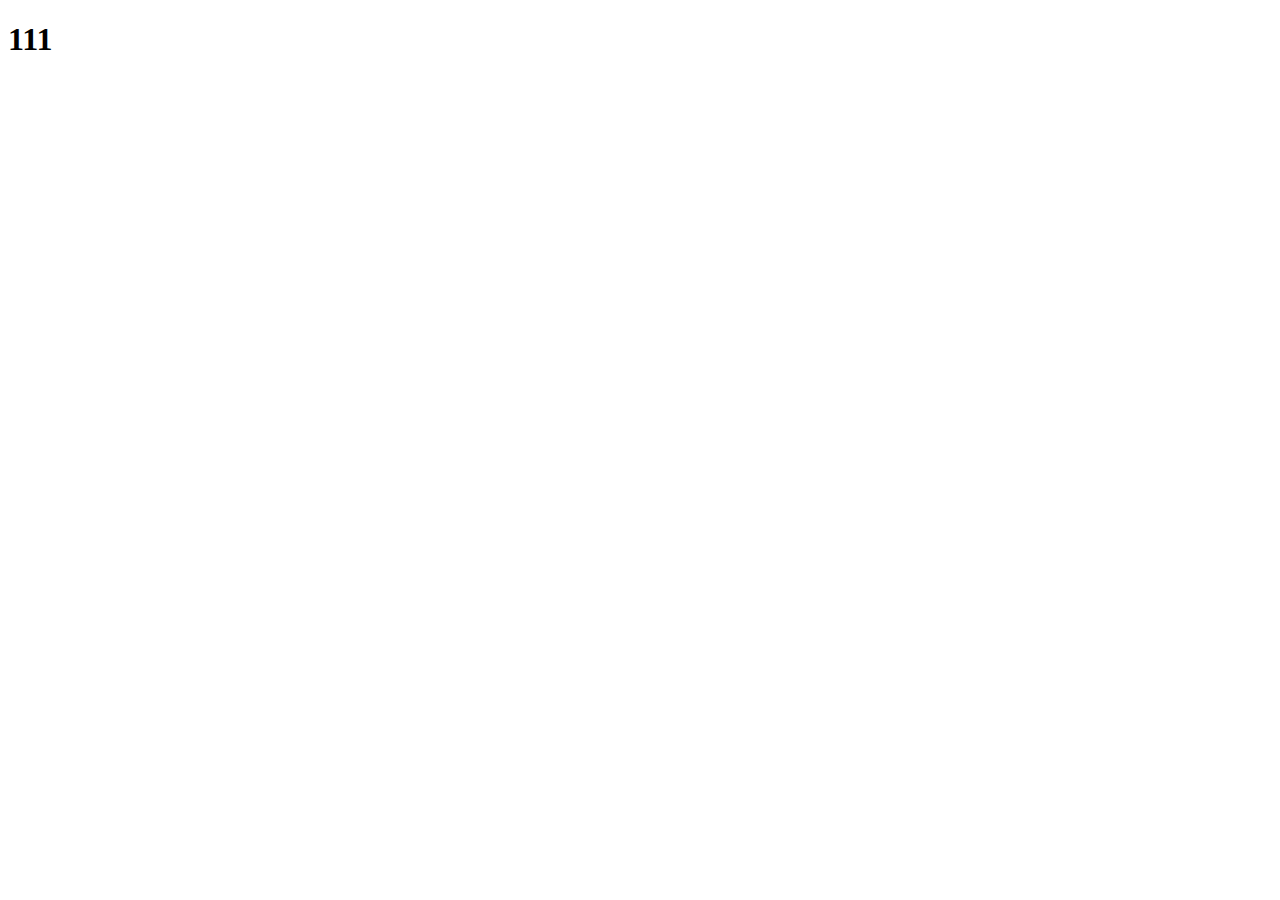
==== index.html @ eccc014d "登录注册功能完成" ====
<!DOCTYPE html>
<html lang="en">

<head>
    <meta charset="UTF-8">
    <meta http-equiv="X-UA-Compatible" content="IE=edge">
    <meta name="viewport" content="width=device-width, initial-scale=1.0">
    <title>Document</title>
</head>

<body>
    <h1>111</h1>
</body>

</html>
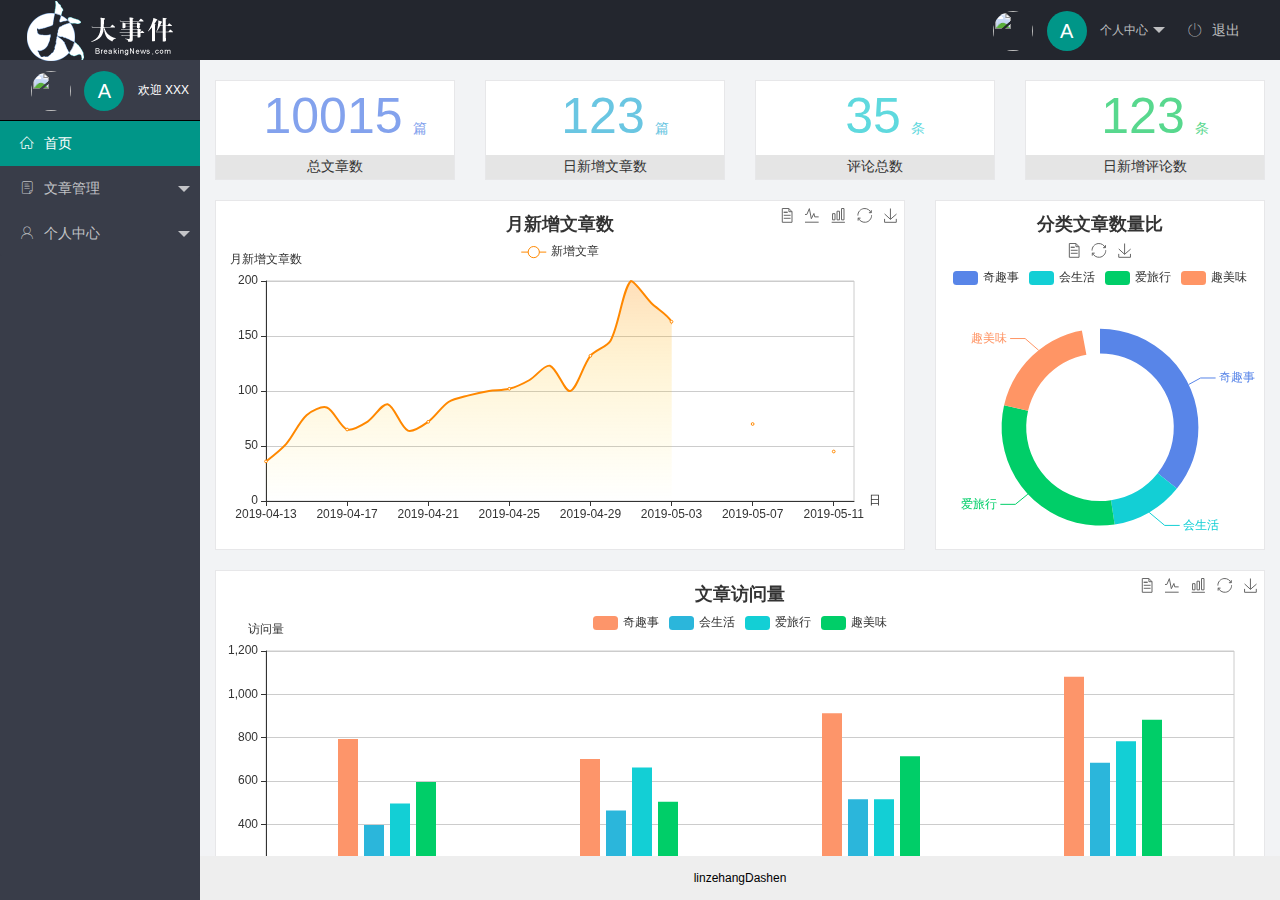
==== commit ad3e3d03: "完成部分首页内容" ====
--- a/index.html
+++ b/index.html
@@ -1,15 +1,98 @@
 <!DOCTYPE html>
-<html lang="en">
+<html>
 
 <head>
-    <meta charset="UTF-8">
-    <meta http-equiv="X-UA-Compatible" content="IE=edge">
-    <meta name="viewport" content="width=device-width, initial-scale=1.0">
-    <title>Document</title>
+    <meta charset="utf-8">
+    <meta name="viewport" content="width=device-width, initial-scale=1, maximum-scale=1">
+    <title>layout 后台大布局 - Layui</title>
+    <link rel="stylesheet" href="/assets/lib/layui/css/layui.css">
+    <link rel="stylesheet" href="/assets/fonts/iconfont.css">
+    <link rel="stylesheet" href="/assets/css/index.css">
 </head>
 
-<body>
-    <h1>111</h1>
+<body class="layui-layout-body">
+    <div class="layui-layout layui-layout-admin">
+        <div class="layui-header">
+            <div class="layui-logo">
+                <img src="/assets/images/logo.png" alt="">
+            </div>
+            <!-- 头部区域（可配合layui已有的水平导航） -->
+            <ul class="layui-nav layui-layout-right">
+                <li class="layui-nav-item">
+                    <a href="javascript:;" class="userinfo">
+                        <img src="http://t.cn/RCzsdCq" class="layui-nav-img">
+                        <span class="text_avater">A</span>
+                        个人中心
+                    </a>
+                    <dl class="layui-nav-child">
+                        <dd><a href="">基本资料</a></dd>
+                        <dd><a href="">更换头像</a></dd>
+                        <dd><a href="">重置密码</a></dd>
+                    </dl>
+                </li>
+                <li class="layui-nav-item">
+                    <a href="">
+                        <span class="iconfont icon-tuichu"></span>
+                        退出</a>
+                </li>
+            </ul>
+        </div>
+
+        <div class="layui-side layui-bg-black">
+            <div class="layui-side-scroll">
+                <div class="userinfo">
+                    <img src="http://t.cn/RCzsdCq" class="layui-nav-img">
+                    <span class="text_avater">A</span>
+                    <span id="welcome">欢迎 XXX</span>
+                </div>
+                <!-- 左侧导航区域（可配合layui已有的垂直导航） -->
+                <ul class="layui-nav layui-nav-tree" lay-filter="test" lay-shrink="all">
+                    <li class="layui-nav-item layui-this">
+                        <a href="/home/dashboard.html" target="fm">
+                            <span class="iconfont icon-home"></span>
+                            首页
+                        </a>
+                    </li>
+                    <li class="layui-nav-item">
+                        <a href="javascript:;">
+                            <span class="iconfont icon-16"></span>
+                            文章管理
+                        </a>
+                        <dl class="layui-nav-child">
+                            <dd><a href="javascript:;"><i class="layui-icon layui-icon-app"></i>文章类别</a></dd>
+                            <dd><a href="javascript:;"><i class="layui-icon layui-icon-app"></i>文章列表</a></dd>
+                            <dd><a href="javascript:;"><i class="layui-icon layui-icon-app"></i>发表文章</a></dd>
+                        </dl>
+                    </li>
+                    <li class="layui-nav-item">
+                        <a href="javascript:;">
+                            <span class="iconfont icon-user"></span>
+                            个人中心
+                        </a>
+                        <dl class="layui-nav-child">
+                            <dd><a href="javascript:;"><i class="layui-icon layui-icon-app"></i>基本资料</a></dd>
+                            <dd><a href="javascript:;"><i class="layui-icon layui-icon-app"></i>更换头像</a></dd>
+                            <dd><a href="javascript:;"><i class="layui-icon layui-icon-app"></i>重置密码</a></dd>
+                        </dl>
+                    </li>
+                </ul>
+            </div>
+        </div>
+
+        <div class="layui-body">
+            <!-- 内容主体区域 -->
+            <iframe src="/home/dashboard.html" frameborder="0" name="fm"></iframe>
+        </div>
+
+        <div class="layui-footer">
+            <!-- 底部固定区域 -->
+            linzehangDashen
+        </div>
+    </div>
+    <script src="/assets/lib/jquery.js"></script>
+    <script src="/assets/lib/layui/layui.all.js"></script>
+    <script src="/assets/js/baseAPI.js"></script>
+    <script src="/assets/js/index.js"></script>
 </body>
 
 </html>--- a/assets/lib/layui/css/layui.css
+++ b/assets/lib/layui/css/layui.css
@@ -0,0 +1,2 @@
+/** layui-v2.5.5 MIT License By https://www.layui.com */
+ .layui-inline,img{display:inline-block;vertical-align:middle}h1,h2,h3,h4,h5,h6{font-weight:400}.layui-edge,.layui-header,.layui-inline,.layui-main{position:relative}.layui-body,.layui-edge,.layui-elip{overflow:hidden}.layui-btn,.layui-edge,.layui-inline,img{vertical-align:middle}.layui-btn,.layui-disabled,.layui-icon,.layui-unselect{-moz-user-select:none;-webkit-user-select:none;-ms-user-select:none}.layui-elip,.layui-form-checkbox span,.layui-form-pane .layui-form-label{text-overflow:ellipsis;white-space:nowrap}.layui-breadcrumb,.layui-tree-btnGroup{visibility:hidden}blockquote,body,button,dd,div,dl,dt,form,h1,h2,h3,h4,h5,h6,input,li,ol,p,pre,td,textarea,th,ul{margin:0;padding:0;-webkit-tap-highlight-color:rgba(0,0,0,0)}a:active,a:hover{outline:0}img{border:none}li{list-style:none}table{border-collapse:collapse;border-spacing:0}h4,h5,h6{font-size:100%}button,input,optgroup,option,select,textarea{font-family:inherit;font-size:inherit;font-style:inherit;font-weight:inherit;outline:0}pre{white-space:pre-wrap;white-space:-moz-pre-wrap;white-space:-pre-wrap;white-space:-o-pre-wrap;word-wrap:break-word}body{line-height:24px;font:14px Helvetica Neue,Helvetica,PingFang SC,Tahoma,Arial,sans-serif}hr{height:1px;margin:10px 0;border:0;clear:both}a{color:#333;text-decoration:none}a:hover{color:#777}a cite{font-style:normal;*cursor:pointer}.layui-border-box,.layui-border-box *{box-sizing:border-box}.layui-box,.layui-box *{box-sizing:content-box}.layui-clear{clear:both;*zoom:1}.layui-clear:after{content:'\20';clear:both;*zoom:1;display:block;height:0}.layui-inline{*display:inline;*zoom:1}.layui-edge{display:inline-block;width:0;height:0;border-width:6px;border-style:dashed;border-color:transparent}.layui-edge-top{top:-4px;border-bottom-color:#999;border-bottom-style:solid}.layui-edge-right{border-left-color:#999;border-left-style:solid}.layui-edge-bottom{top:2px;border-top-color:#999;border-top-style:solid}.layui-edge-left{border-right-color:#999;border-right-style:solid}.layui-disabled,.layui-disabled:hover{color:#d2d2d2!important;cursor:not-allowed!important}.layui-circle{border-radius:100%}.layui-show{display:block!important}.layui-hide{display:none!important}@font-face{font-family:layui-icon;src:url(../font/iconfont.eot?v=250);src:url(../font/iconfont.eot?v=250#iefix) format('embedded-opentype'),url(../font/iconfont.woff2?v=250) format('woff2'),url(../font/iconfont.woff?v=250) format('woff'),url(../font/iconfont.ttf?v=250) format('truetype'),url(../font/iconfont.svg?v=250#layui-icon) format('svg')}.layui-icon{font-family:layui-icon!important;font-size:16px;font-style:normal;-webkit-font-smoothing:antialiased;-moz-osx-font-smoothing:grayscale}.layui-icon-reply-fill:before{content:"\e611"}.layui-icon-set-fill:before{content:"\e614"}.layui-icon-menu-fill:before{content:"\e60f"}.layui-icon-search:before{content:"\e615"}.layui-icon-share:before{content:"\e641"}.layui-icon-set-sm:before{content:"\e620"}.layui-icon-engine:before{content:"\e628"}.layui-icon-close:before{content:"\1006"}.layui-icon-close-fill:before{content:"\1007"}.layui-icon-chart-screen:before{content:"\e629"}.layui-icon-star:before{content:"\e600"}.layui-icon-circle-dot:before{content:"\e617"}.layui-icon-chat:before{content:"\e606"}.layui-icon-release:before{content:"\e609"}.layui-icon-list:before{content:"\e60a"}.layui-icon-chart:before{content:"\e62c"}.layui-icon-ok-circle:before{content:"\1005"}.layui-icon-layim-theme:before{content:"\e61b"}.layui-icon-table:before{content:"\e62d"}.layui-icon-right:before{content:"\e602"}.layui-icon-left:before{content:"\e603"}.layui-icon-cart-simple:before{content:"\e698"}.layui-icon-face-cry:before{content:"\e69c"}.layui-icon-face-smile:before{content:"\e6af"}.layui-icon-survey:before{content:"\e6b2"}.layui-icon-tree:before{content:"\e62e"}.layui-icon-upload-circle:before{content:"\e62f"}.layui-icon-add-circle:before{content:"\e61f"}.layui-icon-download-circle:before{content:"\e601"}.layui-icon-templeate-1:before{content:"\e630"}.layui-icon-util:before{content:"\e631"}.layui-icon-face-surprised:before{content:"\e664"}.layui-icon-edit:before{content:"\e642"}.layui-icon-speaker:before{content:"\e645"}.layui-icon-down:before{content:"\e61a"}.layui-icon-file:before{content:"\e621"}.layui-icon-layouts:before{content:"\e632"}.layui-icon-rate-half:before{content:"\e6c9"}.layui-icon-add-circle-fine:before{content:"\e608"}.layui-icon-prev-circle:before{content:"\e633"}.layui-icon-read:before{content:"\e705"}.layui-icon-404:before{content:"\e61c"}.layui-icon-carousel:before{content:"\e634"}.layui-icon-help:before{content:"\e607"}.layui-icon-code-circle:before{content:"\e635"}.layui-icon-water:before{content:"\e636"}.layui-icon-username:before{content:"\e66f"}.layui-icon-find-fill:before{content:"\e670"}.layui-icon-about:before{content:"\e60b"}.layui-icon-location:before{content:"\e715"}.layui-icon-up:before{content:"\e619"}.layui-icon-pause:before{content:"\e651"}.layui-icon-date:before{content:"\e637"}.layui-icon-layim-uploadfile:before{content:"\e61d"}.layui-icon-delete:before{content:"\e640"}.layui-icon-play:before{content:"\e652"}.layui-icon-top:before{content:"\e604"}.layui-icon-friends:before{content:"\e612"}.layui-icon-refresh-3:before{content:"\e9aa"}.layui-icon-ok:before{content:"\e605"}.layui-icon-layer:before{content:"\e638"}.layui-icon-face-smile-fine:before{content:"\e60c"}.layui-icon-dollar:before{content:"\e659"}.layui-icon-group:before{content:"\e613"}.layui-icon-layim-download:before{content:"\e61e"}.layui-icon-picture-fine:before{content:"\e60d"}.layui-icon-link:before{content:"\e64c"}.layui-icon-diamond:before{content:"\e735"}.layui-icon-log:before{content:"\e60e"}.layui-icon-rate-solid:before{content:"\e67a"}.layui-icon-fonts-del:before{content:"\e64f"}.layui-icon-unlink:before{content:"\e64d"}.layui-icon-fonts-clear:before{content:"\e639"}.layui-icon-triangle-r:before{content:"\e623"}.layui-icon-circle:before{content:"\e63f"}.layui-icon-radio:before{content:"\e643"}.layui-icon-align-center:before{content:"\e647"}.layui-icon-align-right:before{content:"\e648"}.layui-icon-align-left:before{content:"\e649"}.layui-icon-loading-1:before{content:"\e63e"}.layui-icon-return:before{content:"\e65c"}.layui-icon-fonts-strong:before{content:"\e62b"}.layui-icon-upload:before{content:"\e67c"}.layui-icon-dialogue:before{content:"\e63a"}.layui-icon-video:before{content:"\e6ed"}.layui-icon-headset:before{content:"\e6fc"}.layui-icon-cellphone-fine:before{content:"\e63b"}.layui-icon-add-1:before{content:"\e654"}.layui-icon-face-smile-b:before{content:"\e650"}.layui-icon-fonts-html:before{content:"\e64b"}.layui-icon-form:before{content:"\e63c"}.layui-icon-cart:before{content:"\e657"}.layui-icon-camera-fill:before{content:"\e65d"}.layui-icon-tabs:before{content:"\e62a"}.layui-icon-fonts-code:before{content:"\e64e"}.layui-icon-fire:before{content:"\e756"}.layui-icon-set:before{content:"\e716"}.layui-icon-fonts-u:before{content:"\e646"}.layui-icon-triangle-d:before{content:"\e625"}.layui-icon-tips:before{content:"\e702"}.layui-icon-picture:before{content:"\e64a"}.layui-icon-more-vertical:before{content:"\e671"}.layui-icon-flag:before{content:"\e66c"}.layui-icon-loading:before{content:"\e63d"}.layui-icon-fonts-i:before{content:"\e644"}.layui-icon-refresh-1:before{content:"\e666"}.layui-icon-rmb:before{content:"\e65e"}.layui-icon-home:before{content:"\e68e"}.layui-icon-user:before{content:"\e770"}.layui-icon-notice:before{content:"\e667"}.layui-icon-login-weibo:before{content:"\e675"}.layui-icon-voice:before{content:"\e688"}.layui-icon-upload-drag:before{content:"\e681"}.layui-icon-login-qq:before{content:"\e676"}.layui-icon-snowflake:before{content:"\e6b1"}.layui-icon-file-b:before{content:"\e655"}.layui-icon-template:before{content:"\e663"}.layui-icon-auz:before{content:"\e672"}.layui-icon-console:before{content:"\e665"}.layui-icon-app:before{content:"\e653"}.layui-icon-prev:before{content:"\e65a"}.layui-icon-website:before{content:"\e7ae"}.layui-icon-next:before{content:"\e65b"}.layui-icon-component:before{content:"\e857"}.layui-icon-more:before{content:"\e65f"}.layui-icon-login-wechat:before{content:"\e677"}.layui-icon-shrink-right:before{content:"\e668"}.layui-icon-spread-left:before{content:"\e66b"}.layui-icon-camera:before{content:"\e660"}.layui-icon-note:before{content:"\e66e"}.layui-icon-refresh:before{content:"\e669"}.layui-icon-female:before{content:"\e661"}.layui-icon-male:before{content:"\e662"}.layui-icon-password:before{content:"\e673"}.layui-icon-senior:before{content:"\e674"}.layui-icon-theme:before{content:"\e66a"}.layui-icon-tread:before{content:"\e6c5"}.layui-icon-praise:before{content:"\e6c6"}.layui-icon-star-fill:before{content:"\e658"}.layui-icon-rate:before{content:"\e67b"}.layui-icon-template-1:before{content:"\e656"}.layui-icon-vercode:before{content:"\e679"}.layui-icon-cellphone:before{content:"\e678"}.layui-icon-screen-full:before{content:"\e622"}.layui-icon-screen-restore:before{content:"\e758"}.layui-icon-cols:before{content:"\e610"}.layui-icon-export:before{content:"\e67d"}.layui-icon-print:before{content:"\e66d"}.layui-icon-slider:before{content:"\e714"}.layui-icon-addition:before{content:"\e624"}.layui-icon-subtraction:before{content:"\e67e"}.layui-icon-service:before{content:"\e626"}.layui-icon-transfer:before{content:"\e691"}.layui-main{width:1140px;margin:0 auto}.layui-header{z-index:1000;height:60px}.layui-header a:hover{transition:all .5s;-webkit-transition:all .5s}.layui-side{position:fixed;left:0;top:0;bottom:0;z-index:999;width:200px;overflow-x:hidden}.layui-side-scroll{position:relative;width:220px;height:100%;overflow-x:hidden}.layui-body{position:absolute;left:200px;right:0;top:0;bottom:0;z-index:998;width:auto;overflow-y:auto;box-sizing:border-box}.layui-layout-body{overflow:hidden}.layui-layout-admin .layui-header{background-color:#23262E}.layui-layout-admin .layui-side{top:60px;width:200px;overflow-x:hidden}.layui-layout-admin .layui-body{position:fixed;top:60px;bottom:44px}.layui-layout-admin .layui-main{width:auto;margin:0 15px}.layui-layout-admin .layui-footer{position:fixed;left:200px;right:0;bottom:0;height:44px;line-height:44px;padding:0 15px;background-color:#eee}.layui-layout-admin .layui-logo{position:absolute;left:0;top:0;width:200px;height:100%;line-height:60px;text-align:center;color:#009688;font-size:16px}.layui-layout-admin .layui-header .layui-nav{background:0 0}.layui-layout-left{position:absolute!important;left:200px;top:0}.layui-layout-right{position:absolute!important;right:0;top:0}.layui-container{position:relative;margin:0 auto;padding:0 15px;box-sizing:border-box}.layui-fluid{position:relative;margin:0 auto;padding:0 15px}.layui-row:after,.layui-row:before{content:'';display:block;clear:both}.layui-col-lg1,.layui-col-lg10,.layui-col-lg11,.layui-col-lg12,.layui-col-lg2,.layui-col-lg3,.layui-col-lg4,.layui-col-lg5,.layui-col-lg6,.layui-col-lg7,.layui-col-lg8,.layui-col-lg9,.layui-col-md1,.layui-col-md10,.layui-col-md11,.layui-col-md12,.layui-col-md2,.layui-col-md3,.layui-col-md4,.layui-col-md5,.layui-col-md6,.layui-col-md7,.layui-col-md8,.layui-col-md9,.layui-col-sm1,.layui-col-sm10,.layui-col-sm11,.layui-col-sm12,.layui-col-sm2,.layui-col-sm3,.layui-col-sm4,.layui-col-sm5,.layui-col-sm6,.layui-col-sm7,.layui-col-sm8,.layui-col-sm9,.layui-col-xs1,.layui-col-xs10,.layui-col-xs11,.layui-col-xs12,.layui-col-xs2,.layui-col-xs3,.layui-col-xs4,.layui-col-xs5,.layui-col-xs6,.layui-col-xs7,.layui-col-xs8,.layui-col-xs9{position:relative;display:block;box-sizing:border-box}.layui-col-xs1,.layui-col-xs10,.layui-col-xs11,.layui-col-xs12,.layui-col-xs2,.layui-col-xs3,.layui-col-xs4,.layui-col-xs5,.layui-col-xs6,.layui-col-xs7,.layui-col-xs8,.layui-col-xs9{float:left}.layui-col-xs1{width:8.33333333%}.layui-col-xs2{width:16.66666667%}.layui-col-xs3{width:25%}.layui-col-xs4{width:33.33333333%}.layui-col-xs5{width:41.66666667%}.layui-col-xs6{width:50%}.layui-col-xs7{width:58.33333333%}.layui-col-xs8{width:66.66666667%}.layui-col-xs9{width:75%}.layui-col-xs10{width:83.33333333%}.layui-col-xs11{width:91.66666667%}.layui-col-xs12{width:100%}.layui-col-xs-offset1{margin-left:8.33333333%}.layui-col-xs-offset2{margin-left:16.66666667%}.layui-col-xs-offset3{margin-left:25%}.layui-col-xs-offset4{margin-left:33.33333333%}.layui-col-xs-offset5{margin-left:41.66666667%}.layui-col-xs-offset6{margin-left:50%}.layui-col-xs-offset7{margin-left:58.33333333%}.layui-col-xs-offset8{margin-left:66.66666667%}.layui-col-xs-offset9{margin-left:75%}.layui-col-xs-offset10{margin-left:83.33333333%}.layui-col-xs-offset11{margin-left:91.66666667%}.layui-col-xs-offset12{margin-left:100%}@media screen and (max-width:768px){.layui-hide-xs{display:none!important}.layui-show-xs-block{display:block!important}.layui-show-xs-inline{display:inline!important}.layui-show-xs-inline-block{display:inline-block!important}}@media screen and (min-width:768px){.layui-container{width:750px}.layui-hide-sm{display:none!important}.layui-show-sm-block{display:block!important}.layui-show-sm-inline{display:inline!important}.layui-show-sm-inline-block{display:inline-block!important}.layui-col-sm1,.layui-col-sm10,.layui-col-sm11,.layui-col-sm12,.layui-col-sm2,.layui-col-sm3,.layui-col-sm4,.layui-col-sm5,.layui-col-sm6,.layui-col-sm7,.layui-col-sm8,.layui-col-sm9{float:left}.layui-col-sm1{width:8.33333333%}.layui-col-sm2{width:16.66666667%}.layui-col-sm3{width:25%}.layui-col-sm4{width:33.33333333%}.layui-col-sm5{width:41.66666667%}.layui-col-sm6{width:50%}.layui-col-sm7{width:58.33333333%}.layui-col-sm8{width:66.66666667%}.layui-col-sm9{width:75%}.layui-col-sm10{width:83.33333333%}.layui-col-sm11{width:91.66666667%}.layui-col-sm12{width:100%}.layui-col-sm-offset1{margin-left:8.33333333%}.layui-col-sm-offset2{margin-left:16.66666667%}.layui-col-sm-offset3{margin-left:25%}.layui-col-sm-offset4{margin-left:33.33333333%}.layui-col-sm-offset5{margin-left:41.66666667%}.layui-col-sm-offset6{margin-left:50%}.layui-col-sm-offset7{margin-left:58.33333333%}.layui-col-sm-offset8{margin-left:66.66666667%}.layui-col-sm-offset9{margin-left:75%}.layui-col-sm-offset10{margin-left:83.33333333%}.layui-col-sm-offset11{margin-left:91.66666667%}.layui-col-sm-offset12{margin-left:100%}}@media screen and (min-width:992px){.layui-container{width:970px}.layui-hide-md{display:none!important}.layui-show-md-block{display:block!important}.layui-show-md-inline{display:inline!important}.layui-show-md-inline-block{display:inline-block!important}.layui-col-md1,.layui-col-md10,.layui-col-md11,.layui-col-md12,.layui-col-md2,.layui-col-md3,.layui-col-md4,.layui-col-md5,.layui-col-md6,.layui-col-md7,.layui-col-md8,.layui-col-md9{float:left}.layui-col-md1{width:8.33333333%}.layui-col-md2{width:16.66666667%}.layui-col-md3{width:25%}.layui-col-md4{width:33.33333333%}.layui-col-md5{width:41.66666667%}.layui-col-md6{width:50%}.layui-col-md7{width:58.33333333%}.layui-col-md8{width:66.66666667%}.layui-col-md9{width:75%}.layui-col-md10{width:83.33333333%}.layui-col-md11{width:91.66666667%}.layui-col-md12{width:100%}.layui-col-md-offset1{margin-left:8.33333333%}.layui-col-md-offset2{margin-left:16.66666667%}.layui-col-md-offset3{margin-left:25%}.layui-col-md-offset4{margin-left:33.33333333%}.layui-col-md-offset5{margin-left:41.66666667%}.layui-col-md-offset6{margin-left:50%}.layui-col-md-offset7{margin-left:58.33333333%}.layui-col-md-offset8{margin-left:66.66666667%}.layui-col-md-offset9{margin-left:75%}.layui-col-md-offset10{margin-left:83.33333333%}.layui-col-md-offset11{margin-left:91.66666667%}.layui-col-md-offset12{margin-left:100%}}@media screen and (min-width:1200px){.layui-container{width:1170px}.layui-hide-lg{display:none!important}.layui-show-lg-block{display:block!important}.layui-show-lg-inline{display:inline!important}.layui-show-lg-inline-block{display:inline-block!important}.layui-col-lg1,.layui-col-lg10,.layui-col-lg11,.layui-col-lg12,.layui-col-lg2,.layui-col-lg3,.layui-col-lg4,.layui-col-lg5,.layui-col-lg6,.layui-col-lg7,.layui-col-lg8,.layui-col-lg9{float:left}.layui-col-lg1{width:8.33333333%}.layui-col-lg2{width:16.66666667%}.layui-col-lg3{width:25%}.layui-col-lg4{width:33.33333333%}.layui-col-lg5{width:41.66666667%}.layui-col-lg6{width:50%}.layui-col-lg7{width:58.33333333%}.layui-col-lg8{width:66.66666667%}.layui-col-lg9{width:75%}.layui-col-lg10{width:83.33333333%}.layui-col-lg11{width:91.66666667%}.layui-col-lg12{width:100%}.layui-col-lg-offset1{margin-left:8.33333333%}.layui-col-lg-offset2{margin-left:16.66666667%}.layui-col-lg-offset3{margin-left:25%}.layui-col-lg-offset4{margin-left:33.33333333%}.layui-col-lg-offset5{margin-left:41.66666667%}.layui-col-lg-offset6{margin-left:50%}.layui-col-lg-offset7{margin-left:58.33333333%}.layui-col-lg-offset8{margin-left:66.66666667%}.layui-col-lg-offset9{margin-left:75%}.layui-col-lg-offset10{margin-left:83.33333333%}.layui-col-lg-offset11{margin-left:91.66666667%}.layui-col-lg-offset12{margin-left:100%}}.layui-col-space1{margin:-.5px}.layui-col-space1>*{padding:.5px}.layui-col-space3{margin:-1.5px}.layui-col-space3>*{padding:1.5px}.layui-col-space5{margin:-2.5px}.layui-col-space5>*{padding:2.5px}.layui-col-space8{margin:-3.5px}.layui-col-space8>*{padding:3.5px}.layui-col-space10{margin:-5px}.layui-col-space10>*{padding:5px}.layui-col-space12{margin:-6px}.layui-col-space12>*{padding:6px}.layui-col-space15{margin:-7.5px}.layui-col-space15>*{padding:7.5px}.layui-col-space18{margin:-9px}.layui-col-space18>*{padding:9px}.layui-col-space20{margin:-10px}.layui-col-space20>*{padding:10px}.layui-col-space22{margin:-11px}.layui-col-space22>*{padding:11px}.layui-col-space25{margin:-12.5px}.layui-col-space25>*{padding:12.5px}.layui-col-space30{margin:-15px}.layui-col-space30>*{padding:15px}.layui-btn,.layui-input,.layui-select,.layui-textarea,.layui-upload-button{outline:0;-webkit-appearance:none;transition:all .3s;-webkit-transition:all .3s;box-sizing:border-box}.layui-elem-quote{margin-bottom:10px;padding:15px;line-height:22px;border-left:5px solid #009688;border-radius:0 2px 2px 0;background-color:#f2f2f2}.layui-quote-nm{border-style:solid;border-width:1px 1px 1px 5px;background:0 0}.layui-elem-field{margin-bottom:10px;padding:0;border-width:1px;border-style:solid}.layui-elem-field legend{margin-left:20px;padding:0 10px;font-size:20px;font-weight:300}.layui-field-title{margin:10px 0 20px;border-width:1px 0 0}.layui-field-box{padding:10px 15px}.layui-field-title .layui-field-box{padding:10px 0}.layui-progress{position:relative;height:6px;border-radius:20px;background-color:#e2e2e2}.layui-progress-bar{position:absolute;left:0;top:0;width:0;max-width:100%;height:6px;border-radius:20px;text-align:right;background-color:#5FB878;transition:all .3s;-webkit-transition:all .3s}.layui-progress-big,.layui-progress-big .layui-progress-bar{height:18px;line-height:18px}.layui-progress-text{position:relative;top:-20px;line-height:18px;font-size:12px;color:#666}.layui-progress-big .layui-progress-text{position:static;padding:0 10px;color:#fff}.layui-collapse{border-width:1px;border-style:solid;border-radius:2px}.layui-colla-content,.layui-colla-item{border-top-width:1px;border-top-style:solid}.layui-colla-item:first-child{border-top:none}.layui-colla-title{position:relative;height:42px;line-height:42px;padding:0 15px 0 35px;color:#333;background-color:#f2f2f2;cursor:pointer;font-size:14px;overflow:hidden}.layui-colla-content{display:none;padding:10px 15px;line-height:22px;color:#666}.layui-colla-icon{position:absolute;left:15px;top:0;font-size:14px}.layui-card{margin-bottom:15px;border-radius:2px;background-color:#fff;box-shadow:0 1px 2px 0 rgba(0,0,0,.05)}.layui-card:last-child{margin-bottom:0}.layui-card-header{position:relative;height:42px;line-height:42px;padding:0 15px;border-bottom:1px solid #f6f6f6;color:#333;border-radius:2px 2px 0 0;font-size:14px}.layui-bg-black,.layui-bg-blue,.layui-bg-cyan,.layui-bg-green,.layui-bg-orange,.layui-bg-red{color:#fff!important}.layui-card-body{position:relative;padding:10px 15px;line-height:24px}.layui-card-body[pad15]{padding:15px}.layui-card-body[pad20]{padding:20px}.layui-card-body .layui-table{margin:5px 0}.layui-card .layui-tab{margin:0}.layui-panel-window{position:relative;padding:15px;border-radius:0;border-top:5px solid #E6E6E6;background-color:#fff}.layui-auxiliar-moving{position:fixed;left:0;right:0;top:0;bottom:0;width:100%;height:100%;background:0 0;z-index:9999999999}.layui-form-label,.layui-form-mid,.layui-form-select,.layui-input-block,.layui-input-inline,.layui-textarea{position:relative}.layui-bg-red{background-color:#FF5722!important}.layui-bg-orange{background-color:#FFB800!important}.layui-bg-green{background-color:#009688!important}.layui-bg-cyan{background-color:#2F4056!important}.layui-bg-blue{background-color:#1E9FFF!important}.layui-bg-black{background-color:#393D49!important}.layui-bg-gray{background-color:#eee!important;color:#666!important}.layui-badge-rim,.layui-colla-content,.layui-colla-item,.layui-collapse,.layui-elem-field,.layui-form-pane .layui-form-item[pane],.layui-form-pane .layui-form-label,.layui-input,.layui-layedit,.layui-layedit-tool,.layui-quote-nm,.layui-select,.layui-tab-bar,.layui-tab-card,.layui-tab-title,.layui-tab-title .layui-this:after,.layui-textarea{border-color:#e6e6e6}.layui-timeline-item:before,hr{background-color:#e6e6e6}.layui-text{line-height:22px;font-size:14px;color:#666}.layui-text h1,.layui-text h2,.layui-text h3{font-weight:500;color:#333}.layui-text h1{font-size:30px}.layui-text h2{font-size:24px}.layui-text h3{font-size:18px}.layui-text a:not(.layui-btn){color:#01AAED}.layui-text a:not(.layui-btn):hover{text-decoration:underline}.layui-text ul{padding:5px 0 5px 15px}.layui-text ul li{margin-top:5px;list-style-type:disc}.layui-text em,.layui-word-aux{color:#999!important;padding:0 5px!important}.layui-btn{display:inline-block;height:38px;line-height:38px;padding:0 18px;background-color:#009688;color:#fff;white-space:nowrap;text-align:center;font-size:14px;border:none;border-radius:2px;cursor:pointer}.layui-btn:hover{opacity:.8;filter:alpha(opacity=80);color:#fff}.layui-btn:active{opacity:1;filter:alpha(opacity=100)}.layui-btn+.layui-btn{margin-left:10px}.layui-btn-container{font-size:0}.layui-btn-container .layui-btn{margin-right:10px;margin-bottom:10px}.layui-btn-container .layui-btn+.layui-btn{margin-left:0}.layui-table .layui-btn-container .layui-btn{margin-bottom:9px}.layui-btn-radius{border-radius:100px}.layui-btn .layui-icon{margin-right:3px;font-size:18px;vertical-align:bottom;vertical-align:middle\9}.layui-btn-primary{border:1px solid #C9C9C9;background-color:#fff;color:#555}.layui-btn-primary:hover{border-color:#009688;color:#333}.layui-btn-normal{background-color:#1E9FFF}.layui-btn-warm{background-color:#FFB800}.layui-btn-danger{background-color:#FF5722}.layui-btn-checked{background-color:#5FB878}.layui-btn-disabled,.layui-btn-disabled:active,.layui-btn-disabled:hover{border:1px solid #e6e6e6;background-color:#FBFBFB;color:#C9C9C9;cursor:not-allowed;opacity:1}.layui-btn-lg{height:44px;line-height:44px;padding:0 25px;font-size:16px}.layui-btn-sm{height:30px;line-height:30px;padding:0 10px;font-size:12px}.layui-btn-sm i{font-size:16px!important}.layui-btn-xs{height:22px;line-height:22px;padding:0 5px;font-size:12px}.layui-btn-xs i{font-size:14px!important}.layui-btn-group{display:inline-block;vertical-align:middle;font-size:0}.layui-btn-group .layui-btn{margin-left:0!important;margin-right:0!important;border-left:1px solid rgba(255,255,255,.5);border-radius:0}.layui-btn-group .layui-btn-primary{border-left:none}.layui-btn-group .layui-btn-primary:hover{border-color:#C9C9C9;color:#009688}.layui-btn-group .layui-btn:first-child{border-left:none;border-radius:2px 0 0 2px}.layui-btn-group .layui-btn-primary:first-child{border-left:1px solid #c9c9c9}.layui-btn-group .layui-btn:last-child{border-radius:0 2px 2px 0}.layui-btn-group .layui-btn+.layui-btn{margin-left:0}.layui-btn-group+.layui-btn-group{margin-left:10px}.layui-btn-fluid{width:100%}.layui-input,.layui-select,.layui-textarea{height:38px;line-height:1.3;line-height:38px\9;border-width:1px;border-style:solid;background-color:#fff;border-radius:2px}.layui-input::-webkit-input-placeholder,.layui-select::-webkit-input-placeholder,.layui-textarea::-webkit-input-placeholder{line-height:1.3}.layui-input,.layui-textarea{display:block;width:100%;padding-left:10px}.layui-input:hover,.layui-textarea:hover{border-color:#D2D2D2!important}.layui-input:focus,.layui-textarea:focus{border-color:#C9C9C9!important}.layui-textarea{min-height:100px;height:auto;line-height:20px;padding:6px 10px;resize:vertical}.layui-select{padding:0 10px}.layui-form input[type=checkbox],.layui-form input[type=radio],.layui-form select{display:none}.layui-form [lay-ignore]{display:initial}.layui-form-item{margin-bottom:15px;clear:both;*zoom:1}.layui-form-item:after{content:'\20';clear:both;*zoom:1;display:block;height:0}.layui-form-label{float:left;display:block;padding:9px 15px;width:80px;font-weight:400;line-height:20px;text-align:right}.layui-form-label-col{display:block;float:none;padding:9px 0;line-height:20px;text-align:left}.layui-form-item .layui-inline{margin-bottom:5px;margin-right:10px}.layui-input-block{margin-left:110px;min-height:36px}.layui-input-inline{display:inline-block;vertical-align:middle}.layui-form-item .layui-input-inline{float:left;width:190px;margin-right:10px}.layui-form-text .layui-input-inline{width:auto}.layui-form-mid{float:left;display:block;padding:9px 0!important;line-height:20px;margin-right:10px}.layui-form-danger+.layui-form-select .layui-input,.layui-form-danger:focus{border-color:#FF5722!important}.layui-form-select .layui-input{padding-right:30px;cursor:pointer}.layui-form-select .layui-edge{position:absolute;right:10px;top:50%;margin-top:-3px;cursor:pointer;border-width:6px;border-top-color:#c2c2c2;border-top-style:solid;transition:all .3s;-webkit-transition:all .3s}.layui-form-select dl{display:none;position:absolute;left:0;top:42px;padding:5px 0;z-index:899;min-width:100%;border:1px solid #d2d2d2;max-height:300px;overflow-y:auto;background-color:#fff;border-radius:2px;box-shadow:0 2px 4px rgba(0,0,0,.12);box-sizing:border-box}.layui-form-select dl dd,.layui-form-select dl dt{padding:0 10px;line-height:36px;white-space:nowrap;overflow:hidden;text-overflow:ellipsis}.layui-form-select dl dt{font-size:12px;color:#999}.layui-form-select dl dd{cursor:pointer}.layui-form-select dl dd:hover{background-color:#f2f2f2;-webkit-transition:.5s all;transition:.5s all}.layui-form-select .layui-select-group dd{padding-left:20px}.layui-form-select dl dd.layui-select-tips{padding-left:10px!important;color:#999}.layui-form-select dl dd.layui-this{background-color:#5FB878;color:#fff}.layui-form-checkbox,.layui-form-select dl dd.layui-disabled{background-color:#fff}.layui-form-selected dl{display:block}.layui-form-checkbox,.layui-form-checkbox *,.layui-form-switch{display:inline-block;vertical-align:middle}.layui-form-selected .layui-edge{margin-top:-9px;-webkit-transform:rotate(180deg);transform:rotate(180deg);margin-top:-3px\9}:root .layui-form-selected .layui-edge{margin-top:-9px\0/IE9}.layui-form-selectup dl{top:auto;bottom:42px}.layui-select-none{margin:5px 0;text-align:center;color:#999}.layui-select-disabled .layui-disabled{border-color:#eee!important}.layui-select-disabled .layui-edge{border-top-color:#d2d2d2}.layui-form-checkbox{position:relative;height:30px;line-height:30px;margin-right:10px;padding-right:30px;cursor:pointer;font-size:0;-webkit-transition:.1s linear;transition:.1s linear;box-sizing:border-box}.layui-form-checkbox span{padding:0 10px;height:100%;font-size:14px;border-radius:2px 0 0 2px;background-color:#d2d2d2;color:#fff;overflow:hidden}.layui-form-checkbox:hover span{background-color:#c2c2c2}.layui-form-checkbox i{position:absolute;right:0;top:0;width:30px;height:28px;border:1px solid #d2d2d2;border-left:none;border-radius:0 2px 2px 0;color:#fff;font-size:20px;text-align:center}.layui-form-checkbox:hover i{border-color:#c2c2c2;color:#c2c2c2}.layui-form-checked,.layui-form-checked:hover{border-color:#5FB878}.layui-form-checked span,.layui-form-checked:hover span{background-color:#5FB878}.layui-form-checked i,.layui-form-checked:hover i{color:#5FB878}.layui-form-item .layui-form-checkbox{margin-top:4px}.layui-form-checkbox[lay-skin=primary]{height:auto!important;line-height:normal!important;min-width:18px;min-height:18px;border:none!important;margin-right:0;padding-left:28px;padding-right:0;background:0 0}.layui-form-checkbox[lay-skin=primary] span{padding-left:0;padding-right:15px;line-height:18px;background:0 0;color:#666}.layui-form-checkbox[lay-skin=primary] i{right:auto;left:0;width:16px;height:16px;line-height:16px;border:1px solid #d2d2d2;font-size:12px;border-radius:2px;background-color:#fff;-webkit-transition:.1s linear;transition:.1s linear}.layui-form-checkbox[lay-skin=primary]:hover i{border-color:#5FB878;color:#fff}.layui-form-checked[lay-skin=primary] i{border-color:#5FB878!important;background-color:#5FB878;color:#fff}.layui-checkbox-disbaled[lay-skin=primary] span{background:0 0!important;color:#c2c2c2}.layui-checkbox-disbaled[lay-skin=primary]:hover i{border-color:#d2d2d2}.layui-form-item .layui-form-checkbox[lay-skin=primary]{margin-top:10px}.layui-form-switch{position:relative;height:22px;line-height:22px;min-width:35px;padding:0 5px;margin-top:8px;border:1px solid #d2d2d2;border-radius:20px;cursor:pointer;background-color:#fff;-webkit-transition:.1s linear;transition:.1s linear}.layui-form-switch i{position:absolute;left:5px;top:3px;width:16px;height:16px;border-radius:20px;background-color:#d2d2d2;-webkit-transition:.1s linear;transition:.1s linear}.layui-form-switch em{position:relative;top:0;width:25px;margin-left:21px;padding:0!important;text-align:center!important;color:#999!important;font-style:normal!important;font-size:12px}.layui-form-onswitch{border-color:#5FB878;background-color:#5FB878}.layui-checkbox-disbaled,.layui-checkbox-disbaled i{border-color:#e2e2e2!important}.layui-form-onswitch i{left:100%;margin-left:-21px;background-color:#fff}.layui-form-onswitch em{margin-left:5px;margin-right:21px;color:#fff!important}.layui-checkbox-disbaled span{background-color:#e2e2e2!important}.layui-checkbox-disbaled:hover i{color:#fff!important}[lay-radio]{display:none}.layui-form-radio,.layui-form-radio *{display:inline-block;vertical-align:middle}.layui-form-radio{line-height:28px;margin:6px 10px 0 0;padding-right:10px;cursor:pointer;font-size:0}.layui-form-radio *{font-size:14px}.layui-form-radio>i{margin-right:8px;font-size:22px;color:#c2c2c2}.layui-form-radio>i:hover,.layui-form-radioed>i{color:#5FB878}.layui-radio-disbaled>i{color:#e2e2e2!important}.layui-form-pane .layui-form-label{width:110px;padding:8px 15px;height:38px;line-height:20px;border-width:1px;border-style:solid;border-radius:2px 0 0 2px;text-align:center;background-color:#FBFBFB;overflow:hidden;box-sizing:border-box}.layui-form-pane .layui-input-inline{margin-left:-1px}.layui-form-pane .layui-input-block{margin-left:110px;left:-1px}.layui-form-pane .layui-input{border-radius:0 2px 2px 0}.layui-form-pane .layui-form-text .layui-form-label{float:none;width:100%;border-radius:2px;box-sizing:border-box;text-align:left}.layui-form-pane .layui-form-text .layui-input-inline{display:block;margin:0;top:-1px;clear:both}.layui-form-pane .layui-form-text .layui-input-block{margin:0;left:0;top:-1px}.layui-form-pane .layui-form-text .layui-textarea{min-height:100px;border-radius:0 0 2px 2px}.layui-form-pane .layui-form-checkbox{margin:4px 0 4px 10px}.layui-form-pane .layui-form-radio,.layui-form-pane .layui-form-switch{margin-top:6px;margin-left:10px}.layui-form-pane .layui-form-item[pane]{position:relative;border-width:1px;border-style:solid}.layui-form-pane .layui-form-item[pane] .layui-form-label{position:absolute;left:0;top:0;height:100%;border-width:0 1px 0 0}.layui-form-pane .layui-form-item[pane] .layui-input-inline{margin-left:110px}@media screen and (max-width:450px){.layui-form-item .layui-form-label{text-overflow:ellipsis;overflow:hidden;white-space:nowrap}.layui-form-item .layui-inline{display:block;margin-right:0;margin-bottom:20px;clear:both}.layui-form-item .layui-inline:after{content:'\20';clear:both;display:block;height:0}.layui-form-item .layui-input-inline{display:block;float:none;left:-3px;width:auto;margin:0 0 10px 112px}.layui-form-item .layui-input-inline+.layui-form-mid{margin-left:110px;top:-5px;padding:0}.layui-form-item .layui-form-checkbox{margin-right:5px;margin-bottom:5px}}.layui-layedit{border-width:1px;border-style:solid;border-radius:2px}.layui-layedit-tool{padding:3px 5px;border-bottom-width:1px;border-bottom-style:solid;font-size:0}.layedit-tool-fixed{position:fixed;top:0;border-top:1px solid #e2e2e2}.layui-layedit-tool .layedit-tool-mid,.layui-layedit-tool .layui-icon{display:inline-block;vertical-align:middle;text-align:center;font-size:14px}.layui-layedit-tool .layui-icon{position:relative;width:32px;height:30px;line-height:30px;margin:3px 5px;color:#777;cursor:pointer;border-radius:2px}.layui-layedit-tool .layui-icon:hover{color:#393D49}.layui-layedit-tool .layui-icon:active{color:#000}.layui-layedit-tool .layedit-tool-active{background-color:#e2e2e2;color:#000}.layui-layedit-tool .layui-disabled,.layui-layedit-tool .layui-disabled:hover{color:#d2d2d2;cursor:not-allowed}.layui-layedit-tool .layedit-tool-mid{width:1px;height:18px;margin:0 10px;background-color:#d2d2d2}.layedit-tool-html{width:50px!important;font-size:30px!important}.layedit-tool-b,.layedit-tool-code,.layedit-tool-help{font-size:16px!important}.layedit-tool-d,.layedit-tool-face,.layedit-tool-image,.layedit-tool-unlink{font-size:18px!important}.layedit-tool-image input{position:absolute;font-size:0;left:0;top:0;width:100%;height:100%;opacity:.01;filter:Alpha(opacity=1);cursor:pointer}.layui-layedit-iframe iframe{display:block;width:100%}#LAY_layedit_code{overflow:hidden}.layui-laypage{display:inline-block;*display:inline;*zoom:1;vertical-align:middle;margin:10px 0;font-size:0}.layui-laypage>a:first-child,.layui-laypage>a:first-child em{border-radius:2px 0 0 2px}.layui-laypage>a:last-child,.layui-laypage>a:last-child em{border-radius:0 2px 2px 0}.layui-laypage>:first-child{margin-left:0!important}.layui-laypage>:last-child{margin-right:0!important}.layui-laypage a,.layui-laypage button,.layui-laypage input,.layui-laypage select,.layui-laypage span{border:1px solid #e2e2e2}.layui-laypage a,.layui-laypage span{display:inline-block;*display:inline;*zoom:1;vertical-align:middle;padding:0 15px;height:28px;line-height:28px;margin:0 -1px 5px 0;background-color:#fff;color:#333;font-size:12px}.layui-flow-more a *,.layui-laypage input,.layui-table-view select[lay-ignore]{display:inline-block}.layui-laypage a:hover{color:#009688}.layui-laypage em{font-style:normal}.layui-laypage .layui-laypage-spr{color:#999;font-weight:700}.layui-laypage a{text-decoration:none}.layui-laypage .layui-laypage-curr{position:relative}.layui-laypage .layui-laypage-curr em{position:relative;color:#fff}.layui-laypage .layui-laypage-curr .layui-laypage-em{position:absolute;left:-1px;top:-1px;padding:1px;width:100%;height:100%;background-color:#009688}.layui-laypage-em{border-radius:2px}.layui-laypage-next em,.layui-laypage-prev em{font-family:Sim sun;font-size:16px}.layui-laypage .layui-laypage-count,.layui-laypage .layui-laypage-limits,.layui-laypage .layui-laypage-refresh,.layui-laypage .layui-laypage-skip{margin-left:10px;margin-right:10px;padding:0;border:none}.layui-laypage .layui-laypage-limits,.layui-laypage .layui-laypage-refresh{vertical-align:top}.layui-laypage .layui-laypage-refresh i{font-size:18px;cursor:pointer}.layui-laypage select{height:22px;padding:3px;border-radius:2px;cursor:pointer}.layui-laypage .layui-laypage-skip{height:30px;line-height:30px;color:#999}.layui-laypage button,.layui-laypage input{height:30px;line-height:30px;border-radius:2px;vertical-align:top;background-color:#fff;box-sizing:border-box}.layui-laypage input{width:40px;margin:0 10px;padding:0 3px;text-align:center}.layui-laypage input:focus,.layui-laypage select:focus{border-color:#009688!important}.layui-laypage button{margin-left:10px;padding:0 10px;cursor:pointer}.layui-table,.layui-table-view{margin:10px 0}.layui-flow-more{margin:10px 0;text-align:center;color:#999;font-size:14px}.layui-flow-more a{height:32px;line-height:32px}.layui-flow-more a *{vertical-align:top}.layui-flow-more a cite{padding:0 20px;border-radius:3px;background-color:#eee;color:#333;font-style:normal}.layui-flow-more a cite:hover{opacity:.8}.layui-flow-more a i{font-size:30px;color:#737383}.layui-table{width:100%;background-color:#fff;color:#666}.layui-table tr{transition:all .3s;-webkit-transition:all .3s}.layui-table th{text-align:left;font-weight:400}.layui-table tbody tr:hover,.layui-table thead tr,.layui-table-click,.layui-table-header,.layui-table-hover,.layui-table-mend,.layui-table-patch,.layui-table-tool,.layui-table-total,.layui-table-total tr,.layui-table[lay-even] tr:nth-child(even){background-color:#f2f2f2}.layui-table td,.layui-table th,.layui-table-col-set,.layui-table-fixed-r,.layui-table-grid-down,.layui-table-header,.layui-table-page,.layui-table-tips-main,.layui-table-tool,.layui-table-total,.layui-table-view,.layui-table[lay-skin=line],.layui-table[lay-skin=row]{border-width:1px;border-style:solid;border-color:#e6e6e6}.layui-table td,.layui-table th{position:relative;padding:9px 15px;min-height:20px;line-height:20px;font-size:14px}.layui-table[lay-skin=line] td,.layui-table[lay-skin=line] th{border-width:0 0 1px}.layui-table[lay-skin=row] td,.layui-table[lay-skin=row] th{border-width:0 1px 0 0}.layui-table[lay-skin=nob] td,.layui-table[lay-skin=nob] th{border:none}.layui-table img{max-width:100px}.layui-table[lay-size=lg] td,.layui-table[lay-size=lg] th{padding:15px 30px}.layui-table-view .layui-table[lay-size=lg] .layui-table-cell{height:40px;line-height:40px}.layui-table[lay-size=sm] td,.layui-table[lay-size=sm] th{font-size:12px;padding:5px 10px}.layui-table-view .layui-table[lay-size=sm] .layui-table-cell{height:20px;line-height:20px}.layui-table[lay-data]{display:none}.layui-table-box{position:relative;overflow:hidden}.layui-table-view .layui-table{position:relative;width:auto;margin:0}.layui-table-view .layui-table[lay-skin=line]{border-width:0 1px 0 0}.layui-table-view .layui-table[lay-skin=row]{border-width:0 0 1px}.layui-table-view .layui-table td,.layui-table-view .layui-table th{padding:5px 0;border-top:none;border-left:none}.layui-table-view .layui-table th.layui-unselect .layui-table-cell span{cursor:pointer}.layui-table-view .layui-table td{cursor:default}.layui-table-view .layui-table td[data-edit=text]{cursor:text}.layui-table-view .layui-form-checkbox[lay-skin=primary] i{width:18px;height:18px}.layui-table-view .layui-form-radio{line-height:0;padding:0}.layui-table-view .layui-form-radio>i{margin:0;font-size:20px}.layui-table-init{position:absolute;left:0;top:0;width:100%;height:100%;text-align:center;z-index:110}.layui-table-init .layui-icon{position:absolute;left:50%;top:50%;margin:-15px 0 0 -15px;font-size:30px;color:#c2c2c2}.layui-table-header{border-width:0 0 1px;overflow:hidden}.layui-table-header .layui-table{margin-bottom:-1px}.layui-table-tool .layui-inline[lay-event]{position:relative;width:26px;height:26px;padding:5px;line-height:16px;margin-right:10px;text-align:center;color:#333;border:1px solid #ccc;cursor:pointer;-webkit-transition:.5s all;transition:.5s all}.layui-table-tool .layui-inline[lay-event]:hover{border:1px solid #999}.layui-table-tool-temp{padding-right:120px}.layui-table-tool-self{position:absolute;right:17px;top:10px}.layui-table-tool .layui-table-tool-self .layui-inline[lay-event]{margin:0 0 0 10px}.layui-table-tool-panel{position:absolute;top:29px;left:-1px;padding:5px 0;min-width:150px;min-height:40px;border:1px solid #d2d2d2;text-align:left;overflow-y:auto;background-color:#fff;box-shadow:0 2px 4px rgba(0,0,0,.12)}.layui-table-cell,.layui-table-tool-panel li{overflow:hidden;text-overflow:ellipsis;white-space:nowrap}.layui-table-tool-panel li{padding:0 10px;line-height:30px;-webkit-transition:.5s all;transition:.5s all}.layui-table-tool-panel li .layui-form-checkbox[lay-skin=primary]{width:100%;padding-left:28px}.layui-table-tool-panel li:hover{background-color:#f2f2f2}.layui-table-tool-panel li .layui-form-checkbox[lay-skin=primary] i{position:absolute;left:0;top:0}.layui-table-tool-panel li .layui-form-checkbox[lay-skin=primary] span{padding:0}.layui-table-tool .layui-table-tool-self .layui-table-tool-panel{left:auto;right:-1px}.layui-table-col-set{position:absolute;right:0;top:0;width:20px;height:100%;border-width:0 0 0 1px;background-color:#fff}.layui-table-sort{width:10px;height:20px;margin-left:5px;cursor:pointer!important}.layui-table-sort .layui-edge{position:absolute;left:5px;border-width:5px}.layui-table-sort .layui-table-sort-asc{top:3px;border-top:none;border-bottom-style:solid;border-bottom-color:#b2b2b2}.layui-table-sort .layui-table-sort-asc:hover{border-bottom-color:#666}.layui-table-sort .layui-table-sort-desc{bottom:5px;border-bottom:none;border-top-style:solid;border-top-color:#b2b2b2}.layui-table-sort .layui-table-sort-desc:hover{border-top-color:#666}.layui-table-sort[lay-sort=asc] .layui-table-sort-asc{border-bottom-color:#000}.layui-table-sort[lay-sort=desc] .layui-table-sort-desc{border-top-color:#000}.layui-table-cell{height:28px;line-height:28px;padding:0 15px;position:relative;box-sizing:border-box}.layui-table-cell .layui-form-checkbox[lay-skin=primary]{top:-1px;padding:0}.layui-table-cell .layui-table-link{color:#01AAED}.laytable-cell-checkbox,.laytable-cell-numbers,.laytable-cell-radio,.laytable-cell-space{padding:0;text-align:center}.layui-table-body{position:relative;overflow:auto;margin-right:-1px;margin-bottom:-1px}.layui-table-body .layui-none{line-height:26px;padding:15px;text-align:center;color:#999}.layui-table-fixed{position:absolute;left:0;top:0;z-index:101}.layui-table-fixed .layui-table-body{overflow:hidden}.layui-table-fixed-l{box-shadow:0 -1px 8px rgba(0,0,0,.08)}.layui-table-fixed-r{left:auto;right:-1px;border-width:0 0 0 1px;box-shadow:-1px 0 8px rgba(0,0,0,.08)}.layui-table-fixed-r .layui-table-header{position:relative;overflow:visible}.layui-table-mend{position:absolute;right:-49px;top:0;height:100%;width:50px}.layui-table-tool{position:relative;z-index:890;width:100%;min-height:50px;line-height:30px;padding:10px 15px;border-width:0 0 1px}.layui-table-tool .layui-btn-container{margin-bottom:-10px}.layui-table-page,.layui-table-total{border-width:1px 0 0;margin-bottom:-1px;overflow:hidden}.layui-table-page{position:relative;width:100%;padding:7px 7px 0;height:41px;font-size:12px;white-space:nowrap}.layui-table-page>div{height:26px}.layui-table-page .layui-laypage{margin:0}.layui-table-page .layui-laypage a,.layui-table-page .layui-laypage span{height:26px;line-height:26px;margin-bottom:10px;border:none;background:0 0}.layui-table-page .layui-laypage a,.layui-table-page .layui-laypage span.layui-laypage-curr{padding:0 12px}.layui-table-page .layui-laypage span{margin-left:0;padding:0}.layui-table-page .layui-laypage .layui-laypage-prev{margin-left:-7px!important}.layui-table-page .layui-laypage .layui-laypage-curr .layui-laypage-em{left:0;top:0;padding:0}.layui-table-page .layui-laypage button,.layui-table-page .layui-laypage input{height:26px;line-height:26px}.layui-table-page .layui-laypage input{width:40px}.layui-table-page .layui-laypage button{padding:0 10px}.layui-table-page select{height:18px}.layui-table-patch .layui-table-cell{padding:0;width:30px}.layui-table-edit{position:absolute;left:0;top:0;width:100%;height:100%;padding:0 14px 1px;border-radius:0;box-shadow:1px 1px 20px rgba(0,0,0,.15)}.layui-table-edit:focus{border-color:#5FB878!important}select.layui-table-edit{padding:0 0 0 10px;border-color:#C9C9C9}.layui-table-view .layui-form-checkbox,.layui-table-view .layui-form-radio,.layui-table-view .layui-form-switch{top:0;margin:0;box-sizing:content-box}.layui-table-view .layui-form-checkbox{top:-1px;height:26px;line-height:26px}.layui-table-view .layui-form-checkbox i{height:26px}.layui-table-grid .layui-table-cell{overflow:visible}.layui-table-grid-down{position:absolute;top:0;right:0;width:26px;height:100%;padding:5px 0;border-width:0 0 0 1px;text-align:center;background-color:#fff;color:#999;cursor:pointer}.layui-table-grid-down .layui-icon{position:absolute;top:50%;left:50%;margin:-8px 0 0 -8px}.layui-table-grid-down:hover{background-color:#fbfbfb}body .layui-table-tips .layui-layer-content{background:0 0;padding:0;box-shadow:0 1px 6px rgba(0,0,0,.12)}.layui-table-tips-main{margin:-44px 0 0 -1px;max-height:150px;padding:8px 15px;font-size:14px;overflow-y:scroll;background-color:#fff;color:#666}.layui-table-tips-c{position:absolute;right:-3px;top:-13px;width:20px;height:20px;padding:3px;cursor:pointer;background-color:#666;border-radius:50%;color:#fff}.layui-table-tips-c:hover{background-color:#777}.layui-table-tips-c:before{position:relative;right:-2px}.layui-upload-file{display:none!important;opacity:.01;filter:Alpha(opacity=1)}.layui-upload-drag,.layui-upload-form,.layui-upload-wrap{display:inline-block}.layui-upload-list{margin:10px 0}.layui-upload-choose{padding:0 10px;color:#999}.layui-upload-drag{position:relative;padding:30px;border:1px dashed #e2e2e2;background-color:#fff;text-align:center;cursor:pointer;color:#999}.layui-upload-drag .layui-icon{font-size:50px;color:#009688}.layui-upload-drag[lay-over]{border-color:#009688}.layui-upload-iframe{position:absolute;width:0;height:0;border:0;visibility:hidden}.layui-upload-wrap{position:relative;vertical-align:middle}.layui-upload-wrap .layui-upload-file{display:block!important;position:absolute;left:0;top:0;z-index:10;font-size:100px;width:100%;height:100%;opacity:.01;filter:Alpha(opacity=1);cursor:pointer}.layui-transfer-active,.layui-transfer-box{display:inline-block;vertical-align:middle}.layui-transfer-box,.layui-transfer-header,.layui-transfer-search{border-width:0;border-style:solid;border-color:#e6e6e6}.layui-transfer-box{position:relative;border-width:1px;width:200px;height:360px;border-radius:2px;background-color:#fff}.layui-transfer-box .layui-form-checkbox{width:100%;margin:0!important}.layui-transfer-header{height:38px;line-height:38px;padding:0 10px;border-bottom-width:1px}.layui-transfer-search{position:relative;padding:10px;border-bottom-width:1px}.layui-transfer-search .layui-input{height:32px;padding-left:30px;font-size:12px}.layui-transfer-search .layui-icon-search{position:absolute;left:20px;top:50%;margin-top:-8px;color:#666}.layui-transfer-active{margin:0 15px}.layui-transfer-active .layui-btn{display:block;margin:0;padding:0 15px;background-color:#5FB878;border-color:#5FB878;color:#fff}.layui-transfer-active .layui-btn-disabled{background-color:#FBFBFB;border-color:#e6e6e6;color:#C9C9C9}.layui-transfer-active .layui-btn:first-child{margin-bottom:15px}.layui-transfer-active .layui-btn .layui-icon{margin:0;font-size:14px!important}.layui-transfer-data{padding:5px 0;overflow:auto}.layui-transfer-data li{height:32px;line-height:32px;padding:0 10px}.layui-transfer-data li:hover{background-color:#f2f2f2;transition:.5s all}.layui-transfer-data .layui-none{padding:15px 10px;text-align:center;color:#999}.layui-nav{position:relative;padding:0 20px;background-color:#393D49;color:#fff;border-radius:2px;font-size:0;box-sizing:border-box}.layui-nav *{font-size:14px}.layui-nav .layui-nav-item{position:relative;display:inline-block;*display:inline;*zoom:1;vertical-align:middle;line-height:60px}.layui-nav .layui-nav-item a{display:block;padding:0 20px;color:#fff;color:rgba(255,255,255,.7);transition:all .3s;-webkit-transition:all .3s}.layui-nav .layui-this:after,.layui-nav-bar,.layui-nav-tree .layui-nav-itemed:after{position:absolute;left:0;top:0;width:0;height:5px;background-color:#5FB878;transition:all .2s;-webkit-transition:all .2s}.layui-nav-bar{z-index:1000}.layui-nav .layui-nav-item a:hover,.layui-nav .layui-this a{color:#fff}.layui-nav .layui-this:after{content:'';top:auto;bottom:0;width:100%}.layui-nav-img{width:30px;height:30px;margin-right:10px;border-radius:50%}.layui-nav .layui-nav-more{content:'';width:0;height:0;border-style:solid dashed dashed;border-color:#fff transparent transparent;overflow:hidden;cursor:pointer;transition:all .2s;-webkit-transition:all .2s;position:absolute;top:50%;right:3px;margin-top:-3px;border-width:6px;border-top-color:rgba(255,255,255,.7)}.layui-nav .layui-nav-mored,.layui-nav-itemed>a .layui-nav-more{margin-top:-9px;border-style:dashed dashed solid;border-color:transparent transparent #fff}.layui-nav-child{display:none;position:absolute;left:0;top:65px;min-width:100%;line-height:36px;padding:5px 0;box-shadow:0 2px 4px rgba(0,0,0,.12);border:1px solid #d2d2d2;background-color:#fff;z-index:100;border-radius:2px;white-space:nowrap}.layui-nav .layui-nav-child a{color:#333}.layui-nav .layui-nav-child a:hover{background-color:#f2f2f2;color:#000}.layui-nav-child dd{position:relative}.layui-nav .layui-nav-child dd.layui-this a,.layui-nav-child dd.layui-this{background-color:#5FB878;color:#fff}.layui-nav-child dd.layui-this:after{display:none}.layui-nav-tree{width:200px;padding:0}.layui-nav-tree .layui-nav-item{display:block;width:100%;line-height:45px}.layui-nav-tree .layui-nav-item a{position:relative;height:45px;line-height:45px;text-overflow:ellipsis;overflow:hidden;white-space:nowrap}.layui-nav-tree .layui-nav-item a:hover{background-color:#4E5465}.layui-nav-tree .layui-nav-bar{width:5px;height:0;background-color:#009688}.layui-nav-tree .layui-nav-child dd.layui-this,.layui-nav-tree .layui-nav-child dd.layui-this a,.layui-nav-tree .layui-this,.layui-nav-tree .layui-this>a,.layui-nav-tree .layui-this>a:hover{background-color:#009688;color:#fff}.layui-nav-tree .layui-this:after{display:none}.layui-nav-itemed>a,.layui-nav-tree .layui-nav-title a,.layui-nav-tree .layui-nav-title a:hover{color:#fff!important}.layui-nav-tree .layui-nav-child{position:relative;z-index:0;top:0;border:none;box-shadow:none}.layui-nav-tree .layui-nav-child a{height:40px;line-height:40px;color:#fff;color:rgba(255,255,255,.7)}.layui-nav-tree .layui-nav-child,.layui-nav-tree .layui-nav-child a:hover{background:0 0;color:#fff}.layui-nav-tree .layui-nav-more{right:10px}.layui-nav-itemed>.layui-nav-child{display:block;padding:0;background-color:rgba(0,0,0,.3)!important}.layui-nav-itemed>.layui-nav-child>.layui-this>.layui-nav-child{display:block}.layui-nav-side{position:fixed;top:0;bottom:0;left:0;overflow-x:hidden;z-index:999}.layui-bg-blue .layui-nav-bar,.layui-bg-blue .layui-nav-itemed:after,.layui-bg-blue .layui-this:after{background-color:#93D1FF}.layui-bg-blue .layui-nav-child dd.layui-this{background-color:#1E9FFF}.layui-bg-blue .layui-nav-itemed>a,.layui-nav-tree.layui-bg-blue .layui-nav-title a,.layui-nav-tree.layui-bg-blue .layui-nav-title a:hover{background-color:#007DDB!important}.layui-breadcrumb{font-size:0}.layui-breadcrumb>*{font-size:14px}.layui-breadcrumb a{color:#999!important}.layui-breadcrumb a:hover{color:#5FB878!important}.layui-breadcrumb a cite{color:#666;font-style:normal}.layui-breadcrumb span[lay-separator]{margin:0 10px;color:#999}.layui-tab{margin:10px 0;text-align:left!important}.layui-tab[overflow]>.layui-tab-title{overflow:hidden}.layui-tab-title{position:relative;left:0;height:40px;white-space:nowrap;font-size:0;border-bottom-width:1px;border-bottom-style:solid;transition:all .2s;-webkit-transition:all .2s}.layui-tab-title li{display:inline-block;*display:inline;*zoom:1;vertical-align:middle;font-size:14px;transition:all .2s;-webkit-transition:all .2s;position:relative;line-height:40px;min-width:65px;padding:0 15px;text-align:center;cursor:pointer}.layui-tab-title li a{display:block}.layui-tab-title .layui-this{color:#000}.layui-tab-title .layui-this:after{position:absolute;left:0;top:0;content:'';width:100%;height:41px;border-width:1px;border-style:solid;border-bottom-color:#fff;border-radius:2px 2px 0 0;box-sizing:border-box;pointer-events:none}.layui-tab-bar{position:absolute;right:0;top:0;z-index:10;width:30px;height:39px;line-height:39px;border-width:1px;border-style:solid;border-radius:2px;text-align:center;background-color:#fff;cursor:pointer}.layui-tab-bar .layui-icon{position:relative;display:inline-block;top:3px;transition:all .3s;-webkit-transition:all .3s}.layui-tab-item{display:none}.layui-tab-more{padding-right:30px;height:auto!important;white-space:normal!important}.layui-tab-more li.layui-this:after{border-bottom-color:#e2e2e2;border-radius:2px}.layui-tab-more .layui-tab-bar .layui-icon{top:-2px;top:3px\9;-webkit-transform:rotate(180deg);transform:rotate(180deg)}:root .layui-tab-more .layui-tab-bar .layui-icon{top:-2px\0/IE9}.layui-tab-content{padding:10px}.layui-tab-title li .layui-tab-close{position:relative;display:inline-block;width:18px;height:18px;line-height:20px;margin-left:8px;top:1px;text-align:center;font-size:14px;color:#c2c2c2;transition:all .2s;-webkit-transition:all .2s}.layui-tab-title li .layui-tab-close:hover{border-radius:2px;background-color:#FF5722;color:#fff}.layui-tab-brief>.layui-tab-title .layui-this{color:#009688}.layui-tab-brief>.layui-tab-more li.layui-this:after,.layui-tab-brief>.layui-tab-title .layui-this:after{border:none;border-radius:0;border-bottom:2px solid #5FB878}.layui-tab-brief[overflow]>.layui-tab-title .layui-this:after{top:-1px}.layui-tab-card{border-width:1px;border-style:solid;border-radius:2px;box-shadow:0 2px 5px 0 rgba(0,0,0,.1)}.layui-tab-card>.layui-tab-title{background-color:#f2f2f2}.layui-tab-card>.layui-tab-title li{margin-right:-1px;margin-left:-1px}.layui-tab-card>.layui-tab-title .layui-this{background-color:#fff}.layui-tab-card>.layui-tab-title .layui-this:after{border-top:none;border-width:1px;border-bottom-color:#fff}.layui-tab-card>.layui-tab-title .layui-tab-bar{height:40px;line-height:40px;border-radius:0;border-top:none;border-right:none}.layui-tab-card>.layui-tab-more .layui-this{background:0 0;color:#5FB878}.layui-tab-card>.layui-tab-more .layui-this:after{border:none}.layui-timeline{padding-left:5px}.layui-timeline-item{position:relative;padding-bottom:20px}.layui-timeline-axis{position:absolute;left:-5px;top:0;z-index:10;width:20px;height:20px;line-height:20px;background-color:#fff;color:#5FB878;border-radius:50%;text-align:center;cursor:pointer}.layui-timeline-axis:hover{color:#FF5722}.layui-timeline-item:before{content:'';position:absolute;left:5px;top:0;z-index:0;width:1px;height:100%}.layui-timeline-item:last-child:before{display:none}.layui-timeline-item:first-child:before{display:block}.layui-timeline-content{padding-left:25px}.layui-timeline-title{position:relative;margin-bottom:10px}.layui-badge,.layui-badge-dot,.layui-badge-rim{position:relative;display:inline-block;padding:0 6px;font-size:12px;text-align:center;background-color:#FF5722;color:#fff;border-radius:2px}.layui-badge{height:18px;line-height:18px}.layui-badge-dot{width:8px;height:8px;padding:0;border-radius:50%}.layui-badge-rim{height:18px;line-height:18px;border-width:1px;border-style:solid;background-color:#fff;color:#666}.layui-btn .layui-badge,.layui-btn .layui-badge-dot{margin-left:5px}.layui-nav .layui-badge,.layui-nav .layui-badge-dot{position:absolute;top:50%;margin:-8px 6px 0}.layui-tab-title .layui-badge,.layui-tab-title .layui-badge-dot{left:5px;top:-2px}.layui-carousel{position:relative;left:0;top:0;background-color:#f8f8f8}.layui-carousel>[carousel-item]{position:relative;width:100%;height:100%;overflow:hidden}.layui-carousel>[carousel-item]:before{position:absolute;content:'\e63d';left:50%;top:50%;width:100px;line-height:20px;margin:-10px 0 0 -50px;text-align:center;color:#c2c2c2;font-family:layui-icon!important;font-size:30px;font-style:normal;-webkit-font-smoothing:antialiased;-moz-osx-font-smoothing:grayscale}.layui-carousel>[carousel-item]>*{display:none;position:absolute;left:0;top:0;width:100%;height:100%;background-color:#f8f8f8;transition-duration:.3s;-webkit-transition-duration:.3s}.layui-carousel-updown>*{-webkit-transition:.3s ease-in-out up;transition:.3s ease-in-out up}.layui-carousel-arrow{display:none\9;opacity:0;position:absolute;left:10px;top:50%;margin-top:-18px;width:36px;height:36px;line-height:36px;text-align:center;font-size:20px;border:0;border-radius:50%;background-color:rgba(0,0,0,.2);color:#fff;-webkit-transition-duration:.3s;transition-duration:.3s;cursor:pointer}.layui-carousel-arrow[lay-type=add]{left:auto!important;right:10px}.layui-carousel:hover .layui-carousel-arrow[lay-type=add],.layui-carousel[lay-arrow=always] .layui-carousel-arrow[lay-type=add]{right:20px}.layui-carousel[lay-arrow=always] .layui-carousel-arrow{opacity:1;left:20px}.layui-carousel[lay-arrow=none] .layui-carousel-arrow{display:none}.layui-carousel-arrow:hover,.layui-carousel-ind ul:hover{background-color:rgba(0,0,0,.35)}.layui-carousel:hover .layui-carousel-arrow{display:block\9;opacity:1;left:20px}.layui-carousel-ind{position:relative;top:-35px;width:100%;line-height:0!important;text-align:center;font-size:0}.layui-carousel[lay-indicator=outside]{margin-bottom:30px}.layui-carousel[lay-indicator=outside] .layui-carousel-ind{top:10px}.layui-carousel[lay-indicator=outside] .layui-carousel-ind ul{background-color:rgba(0,0,0,.5)}.layui-carousel[lay-indicator=none] .layui-carousel-ind{display:none}.layui-carousel-ind ul{display:inline-block;padding:5px;background-color:rgba(0,0,0,.2);border-radius:10px;-webkit-transition-duration:.3s;transition-duration:.3s}.layui-carousel-ind li{display:inline-block;width:10px;height:10px;margin:0 3px;font-size:14px;background-color:#e2e2e2;background-color:rgba(255,255,255,.5);border-radius:50%;cursor:pointer;-webkit-transition-duration:.3s;transition-duration:.3s}.layui-carousel-ind li:hover{background-color:rgba(255,255,255,.7)}.layui-carousel-ind li.layui-this{background-color:#fff}.layui-carousel>[carousel-item]>.layui-carousel-next,.layui-carousel>[carousel-item]>.layui-carousel-prev,.layui-carousel>[carousel-item]>.layui-this{display:block}.layui-carousel>[carousel-item]>.layui-this{left:0}.layui-carousel>[carousel-item]>.layui-carousel-prev{left:-100%}.layui-carousel>[carousel-item]>.layui-carousel-next{left:100%}.layui-carousel>[carousel-item]>.layui-carousel-next.layui-carousel-left,.layui-carousel>[carousel-item]>.layui-carousel-prev.layui-carousel-right{left:0}.layui-carousel>[carousel-item]>.layui-this.layui-carousel-left{left:-100%}.layui-carousel>[carousel-item]>.layui-this.layui-carousel-right{left:100%}.layui-carousel[lay-anim=updown] .layui-carousel-arrow{left:50%!important;top:20px;margin:0 0 0 -18px}.layui-carousel[lay-anim=updown]>[carousel-item]>*,.layui-carousel[lay-anim=fade]>[carousel-item]>*{left:0!important}.layui-carousel[lay-anim=updown] .layui-carousel-arrow[lay-type=add]{top:auto!important;bottom:20px}.layui-carousel[lay-anim=updown] .layui-carousel-ind{position:absolute;top:50%;right:20px;width:auto;height:auto}.layui-carousel[lay-anim=updown] .layui-carousel-ind ul{padding:3px 5px}.layui-carousel[lay-anim=updown] .layui-carousel-ind li{display:block;margin:6px 0}.layui-carousel[lay-anim=updown]>[carousel-item]>.layui-this{top:0}.layui-carousel[lay-anim=updown]>[carousel-item]>.layui-carousel-prev{top:-100%}.layui-carousel[lay-anim=updown]>[carousel-item]>.layui-carousel-next{top:100%}.layui-carousel[lay-anim=updown]>[carousel-item]>.layui-carousel-next.layui-carousel-left,.layui-carousel[lay-anim=updown]>[carousel-item]>.layui-carousel-prev.layui-carousel-right{top:0}.layui-carousel[lay-anim=updown]>[carousel-item]>.layui-this.layui-carousel-left{top:-100%}.layui-carousel[lay-anim=updown]>[carousel-item]>.layui-this.layui-carousel-right{top:100%}.layui-carousel[lay-anim=fade]>[carousel-item]>.layui-carousel-next,.layui-carousel[lay-anim=fade]>[carousel-item]>.layui-carousel-prev{opacity:0}.layui-carousel[lay-anim=fade]>[carousel-item]>.layui-carousel-next.layui-carousel-left,.layui-carousel[lay-anim=fade]>[carousel-item]>.layui-carousel-prev.layui-carousel-right{opacity:1}.layui-carousel[lay-anim=fade]>[carousel-item]>.layui-this.layui-carousel-left,.layui-carousel[lay-anim=fade]>[carousel-item]>.layui-this.layui-carousel-right{opacity:0}.layui-fixbar{position:fixed;right:15px;bottom:15px;z-index:999999}.layui-fixbar li{width:50px;height:50px;line-height:50px;margin-bottom:1px;text-align:center;cursor:pointer;font-size:30px;background-color:#9F9F9F;color:#fff;border-radius:2px;opacity:.95}.layui-fixbar li:hover{opacity:.85}.layui-fixbar li:active{opacity:1}.layui-fixbar .layui-fixbar-top{display:none;font-size:40px}body .layui-util-face{border:none;background:0 0}body .layui-util-face .layui-layer-content{padding:0;background-color:#fff;color:#666;box-shadow:none}.layui-util-face .layui-layer-TipsG{display:none}.layui-util-face ul{position:relative;width:372px;padding:10px;border:1px solid #D9D9D9;background-color:#fff;box-shadow:0 0 20px rgba(0,0,0,.2)}.layui-util-face ul li{cursor:pointer;float:left;border:1px solid #e8e8e8;height:22px;width:26px;overflow:hidden;margin:-1px 0 0 -1px;padding:4px 2px;text-align:center}.layui-util-face ul li:hover{position:relative;z-index:2;border:1px solid #eb7350;background:#fff9ec}.layui-code{position:relative;margin:10px 0;padding:15px;line-height:20px;border:1px solid #ddd;border-left-width:6px;background-color:#F2F2F2;color:#333;font-family:Courier New;font-size:12px}.layui-rate,.layui-rate *{display:inline-block;vertical-align:middle}.layui-rate{padding:10px 5px 10px 0;font-size:0}.layui-rate li i.layui-icon{font-size:20px;color:#FFB800;margin-right:5px;transition:all .3s;-webkit-transition:all .3s}.layui-rate li i:hover{cursor:pointer;transform:scale(1.12);-webkit-transform:scale(1.12)}.layui-rate[readonly] li i:hover{cursor:default;transform:scale(1)}.layui-colorpicker{width:26px;height:26px;border:1px solid #e6e6e6;padding:5px;border-radius:2px;line-height:24px;display:inline-block;cursor:pointer;transition:all .3s;-webkit-transition:all .3s}.layui-colorpicker:hover{border-color:#d2d2d2}.layui-colorpicker.layui-colorpicker-lg{width:34px;height:34px;line-height:32px}.layui-colorpicker.layui-colorpicker-sm{width:24px;height:24px;line-height:22px}.layui-colorpicker.layui-colorpicker-xs{width:22px;height:22px;line-height:20px}.layui-colorpicker-trigger-bgcolor{display:block;background:url([data-uri]);border-radius:2px}.layui-colorpicker-trigger-span{display:block;height:100%;box-sizing:border-box;border:1px solid rgba(0,0,0,.15);border-radius:2px;text-align:center}.layui-colorpicker-trigger-i{display:inline-block;color:#FFF;font-size:12px}.layui-colorpicker-trigger-i.layui-icon-close{color:#999}.layui-colorpicker-main{position:absolute;z-index:66666666;width:280px;padding:7px;background:#FFF;border:1px solid #d2d2d2;border-radius:2px;box-shadow:0 2px 4px rgba(0,0,0,.12)}.layui-colorpicker-main-wrapper{height:180px;position:relative}.layui-colorpicker-basis{width:260px;height:100%;position:relative}.layui-colorpicker-basis-white{width:100%;height:100%;position:absolute;top:0;left:0;background:linear-gradient(90deg,#FFF,hsla(0,0%,100%,0))}.layui-colorpicker-basis-black{width:100%;height:100%;position:absolute;top:0;left:0;background:linear-gradient(0deg,#000,transparent)}.layui-colorpicker-basis-cursor{width:10px;height:10px;border:1px solid #FFF;border-radius:50%;position:absolute;top:-3px;right:-3px;cursor:pointer}.layui-colorpicker-side{position:absolute;top:0;right:0;width:12px;height:100%;background:linear-gradient(red,#FF0,#0F0,#0FF,#00F,#F0F,red)}.layui-colorpicker-side-slider{width:100%;height:5px;box-shadow:0 0 1px #888;box-sizing:border-box;background:#FFF;border-radius:1px;border:1px solid #f0f0f0;cursor:pointer;position:absolute;left:0}.layui-colorpicker-main-alpha{display:none;height:12px;margin-top:7px;background:url([data-uri])}.layui-colorpicker-alpha-bgcolor{height:100%;position:relative}.layui-colorpicker-alpha-slider{width:5px;height:100%;box-shadow:0 0 1px #888;box-sizing:border-box;background:#FFF;border-radius:1px;border:1px solid #f0f0f0;cursor:pointer;position:absolute;top:0}.layui-colorpicker-main-pre{padding-top:7px;font-size:0}.layui-colorpicker-pre{width:20px;height:20px;border-radius:2px;display:inline-block;margin-left:6px;margin-bottom:7px;cursor:pointer}.layui-colorpicker-pre:nth-child(11n+1){margin-left:0}.layui-colorpicker-pre-isalpha{background:url([data-uri])}.layui-colorpicker-pre.layui-this{box-shadow:0 0 3px 2px rgba(0,0,0,.15)}.layui-colorpicker-pre>div{height:100%;border-radius:2px}.layui-colorpicker-main-input{text-align:right;padding-top:7px}.layui-colorpicker-main-input .layui-btn-container .layui-btn{margin:0 0 0 10px}.layui-colorpicker-main-input div.layui-inline{float:left;margin-right:10px;font-size:14px}.layui-colorpicker-main-input input.layui-input{width:150px;height:30px;color:#666}.layui-slider{height:4px;background:#e2e2e2;border-radius:3px;position:relative;cursor:pointer}.layui-slider-bar{border-radius:3px;position:absolute;height:100%}.layui-slider-step{position:absolute;top:0;width:4px;height:4px;border-radius:50%;background:#FFF;-webkit-transform:translateX(-50%);transform:translateX(-50%)}.layui-slider-wrap{width:36px;height:36px;position:absolute;top:-16px;-webkit-transform:translateX(-50%);transform:translateX(-50%);z-index:10;text-align:center}.layui-slider-wrap-btn{width:12px;height:12px;border-radius:50%;background:#FFF;display:inline-block;vertical-align:middle;cursor:pointer;transition:.3s}.layui-slider-wrap:after{content:"";height:100%;display:inline-block;vertical-align:middle}.layui-slider-wrap-btn.layui-slider-hover,.layui-slider-wrap-btn:hover{transform:scale(1.2)}.layui-slider-wrap-btn.layui-disabled:hover{transform:scale(1)!important}.layui-slider-tips{position:absolute;top:-42px;z-index:66666666;white-space:nowrap;display:none;-webkit-transform:translateX(-50%);transform:translateX(-50%);color:#FFF;background:#000;border-radius:3px;height:25px;line-height:25px;padding:0 10px}.layui-slider-tips:after{content:'';position:absolute;bottom:-12px;left:50%;margin-left:-6px;width:0;height:0;border-width:6px;border-style:solid;border-color:#000 transparent transparent}.layui-slider-input{width:70px;height:32px;border:1px solid #e6e6e6;border-radius:3px;font-size:16px;line-height:32px;position:absolute;right:0;top:-15px}.layui-slider-input-btn{display:none;position:absolute;top:0;right:0;width:20px;height:100%;border-left:1px solid #d2d2d2}.layui-slider-input-btn i{cursor:pointer;position:absolute;right:0;bottom:0;width:20px;height:50%;font-size:12px;line-height:16px;text-align:center;color:#999}.layui-slider-input-btn i:first-child{top:0;border-bottom:1px solid #d2d2d2}.layui-slider-input-txt{height:100%;font-size:14px}.layui-slider-input-txt input{height:100%;border:none}.layui-slider-input-btn i:hover{color:#009688}.layui-slider-vertical{width:4px;margin-left:34px}.layui-slider-vertical .layui-slider-bar{width:4px}.layui-slider-vertical .layui-slider-step{top:auto;left:0;-webkit-transform:translateY(50%);transform:translateY(50%)}.layui-slider-vertical .layui-slider-wrap{top:auto;left:-16px;-webkit-transform:translateY(50%);transform:translateY(50%)}.layui-slider-vertical .layui-slider-tips{top:auto;left:2px}@media \0screen{.layui-slider-wrap-btn{margin-left:-20px}.layui-slider-vertical .layui-slider-wrap-btn{margin-left:0;margin-bottom:-20px}.layui-slider-vertical .layui-slider-tips{margin-left:-8px}.layui-slider>span{margin-left:8px}}.layui-tree{line-height:22px}.layui-tree .layui-form-checkbox{margin:0!important}.layui-tree-set{width:100%;position:relative}.layui-tree-pack{display:none;padding-left:20px;position:relative}.layui-tree-iconClick,.layui-tree-main{display:inline-block;vertical-align:middle}.layui-tree-line .layui-tree-pack{padding-left:27px}.layui-tree-line .layui-tree-set .layui-tree-set:after{content:'';position:absolute;top:14px;left:-9px;width:17px;height:0;border-top:1px dotted #c0c4cc}.layui-tree-entry{position:relative;padding:3px 0;height:20px;white-space:nowrap}.layui-tree-entry:hover{background-color:#eee}.layui-tree-line .layui-tree-entry:hover{background-color:rgba(0,0,0,0)}.layui-tree-line .layui-tree-entry:hover .layui-tree-txt{color:#999;text-decoration:underline;transition:.3s}.layui-tree-main{cursor:pointer;padding-right:10px}.layui-tree-line .layui-tree-set:before{content:'';position:absolute;top:0;left:-9px;width:0;height:100%;border-left:1px dotted #c0c4cc}.layui-tree-line .layui-tree-set.layui-tree-setLineShort:before{height:13px}.layui-tree-line .layui-tree-set.layui-tree-setHide:before{height:0}.layui-tree-iconClick{position:relative;height:20px;line-height:20px;margin:0 10px;color:#c0c4cc}.layui-tree-icon{height:12px;line-height:12px;width:12px;text-align:center;border:1px solid #c0c4cc}.layui-tree-iconClick .layui-icon{font-size:18px}.layui-tree-icon .layui-icon{font-size:12px;color:#666}.layui-tree-iconArrow{padding:0 5px}.layui-tree-iconArrow:after{content:'';position:absolute;left:4px;top:3px;z-index:100;width:0;height:0;border-width:5px;border-style:solid;border-color:transparent transparent transparent #c0c4cc;transition:.5s}.layui-tree-btnGroup,.layui-tree-editInput{position:relative;vertical-align:middle;display:inline-block}.layui-tree-spread>.layui-tree-entry>.layui-tree-iconClick>.layui-tree-iconArrow:after{transform:rotate(90deg) translate(3px,4px)}.layui-tree-txt{display:inline-block;vertical-align:middle;color:#555}.layui-tree-search{margin-bottom:15px;color:#666}.layui-tree-btnGroup .layui-icon{display:inline-block;vertical-align:middle;padding:0 2px;cursor:pointer}.layui-tree-btnGroup .layui-icon:hover{color:#999;transition:.3s}.layui-tree-entry:hover .layui-tree-btnGroup{visibility:visible}.layui-tree-editInput{height:20px;line-height:20px;padding:0 3px;border:none;background-color:rgba(0,0,0,.05)}.layui-tree-emptyText{text-align:center;color:#999}.layui-anim{-webkit-animation-duration:.3s;animation-duration:.3s;-webkit-animation-fill-mode:both;animation-fill-mode:both}.layui-anim.layui-icon{display:inline-block}.layui-anim-loop{-webkit-animation-iteration-count:infinite;animation-iteration-count:infinite}.layui-trans,.layui-trans a{transition:all .3s;-webkit-transition:all .3s}@-webkit-keyframes layui-rotate{from{-webkit-transform:rotate(0)}to{-webkit-transform:rotate(360deg)}}@keyframes layui-rotate{from{transform:rotate(0)}to{transform:rotate(360deg)}}.layui-anim-rotate{-webkit-animation-name:layui-rotate;animation-name:layui-rotate;-webkit-animation-duration:1s;animation-duration:1s;-webkit-animation-timing-function:linear;animation-timing-function:linear}@-webkit-keyframes layui-up{from{-webkit-transform:translate3d(0,100%,0);opacity:.3}to{-webkit-transform:translate3d(0,0,0);opacity:1}}@keyframes layui-up{from{transform:translate3d(0,100%,0);opacity:.3}to{transform:translate3d(0,0,0);opacity:1}}.layui-anim-up{-webkit-animation-name:layui-up;animation-name:layui-up}@-webkit-keyframes layui-upbit{from{-webkit-transform:translate3d(0,30px,0);opacity:.3}to{-webkit-transform:translate3d(0,0,0);opacity:1}}@keyframes layui-upbit{from{transform:translate3d(0,30px,0);opacity:.3}to{transform:translate3d(0,0,0);opacity:1}}.layui-anim-upbit{-webkit-animation-name:layui-upbit;animation-name:layui-upbit}@-webkit-keyframes layui-scale{0%{opacity:.3;-webkit-transform:scale(.5)}100%{opacity:1;-webkit-transform:scale(1)}}@keyframes layui-scale{0%{opacity:.3;-ms-transform:scale(.5);transform:scale(.5)}100%{opacity:1;-ms-transform:scale(1);transform:scale(1)}}.layui-anim-scale{-webkit-animation-name:layui-scale;animation-name:layui-scale}@-webkit-keyframes layui-scale-spring{0%{opacity:.5;-webkit-transform:scale(.5)}80%{opacity:.8;-webkit-transform:scale(1.1)}100%{opacity:1;-webkit-transform:scale(1)}}@keyframes layui-scale-spring{0%{opacity:.5;transform:scale(.5)}80%{opacity:.8;transform:scale(1.1)}100%{opacity:1;transform:scale(1)}}.layui-anim-scaleSpring{-webkit-animation-name:layui-scale-spring;animation-name:layui-scale-spring}@-webkit-keyframes layui-fadein{0%{opacity:0}100%{opacity:1}}@keyframes layui-fadein{0%{opacity:0}100%{opacity:1}}.layui-anim-fadein{-webkit-animation-name:layui-fadein;animation-name:layui-fadein}@-webkit-keyframes layui-fadeout{0%{opacity:1}100%{opacity:0}}@keyframes layui-fadeout{0%{opacity:1}100%{opacity:0}}.layui-anim-fadeout{-webkit-animation-name:layui-fadeout;animation-name:layui-fadeout}--- a/assets/fonts/iconfont.css
+++ b/assets/fonts/iconfont.css
@@ -0,0 +1,37 @@
+@font-face {font-family: "iconfont";
+  src: url('iconfont.eot?t=1576139966484'); /* IE9 */
+  src: url('iconfont.eot?t=1576139966484#iefix') format('embedded-opentype'), /* IE6-IE8 */
+  url('[data-uri]') format('woff2'),
+  url('iconfont.woff?t=1576139966484') format('woff'),
+  url('iconfont.ttf?t=1576139966484') format('truetype'), /* chrome, firefox, opera, Safari, Android, iOS 4.2+ */
+  url('iconfont.svg?t=1576139966484#iconfont') format('svg'); /* iOS 4.1- */
+}
+
+.iconfont {
+  font-family: "iconfont" !important;
+  font-size: 16px;
+  font-style: normal;
+  -webkit-font-smoothing: antialiased;
+  -moz-osx-font-smoothing: grayscale;
+}
+
+.icon-home:before {
+  content: "\e6a9";
+}
+
+.icon-user:before {
+  content: "\e614";
+}
+
+.icon-pinglun:before {
+  content: "\e616";
+}
+
+.icon-tuichu:before {
+  content: "\e865";
+}
+
+.icon-16:before {
+  content: "\e615";
+}
+
--- a/assets/css/index.css
+++ b/assets/css/index.css
@@ -0,0 +1,55 @@
+.layui-footer {
+    text-align: center;
+    font-size: 12px;
+}
+
+.iconfont {
+    margin-right: 6px;
+    font-size: 14px;
+    vertical-align: bottom;
+}
+
+.layui-icon {
+    margin-left: 18px;
+    margin-right: 8px;
+}
+
+.layui-body {
+    overflow: hidden;
+}
+
+iframe {
+    width: 100%;
+    height: 100%;
+}
+
+.userinfo {
+    height: 60px;
+    line-height: 60px;
+    text-align: center;
+    font-size: 12px;
+    user-select: none;
+}
+
+.layui-side-scroll .userinfo {
+    border-bottom: 1px solid #000;
+}
+
+.layui-nav-img {
+    width: 40px;
+    height: 40px;
+}
+
+.text_avater {
+    display: inline-block;
+    width: 40px;
+    height: 40px;
+    background-color: #009688;
+    border-radius: 50%;
+    text-align: center;
+    line-height: 40px;
+    font-size: 20px;
+    color: #fff;
+    vertical-align: middle;
+    margin-right: 10px;
+}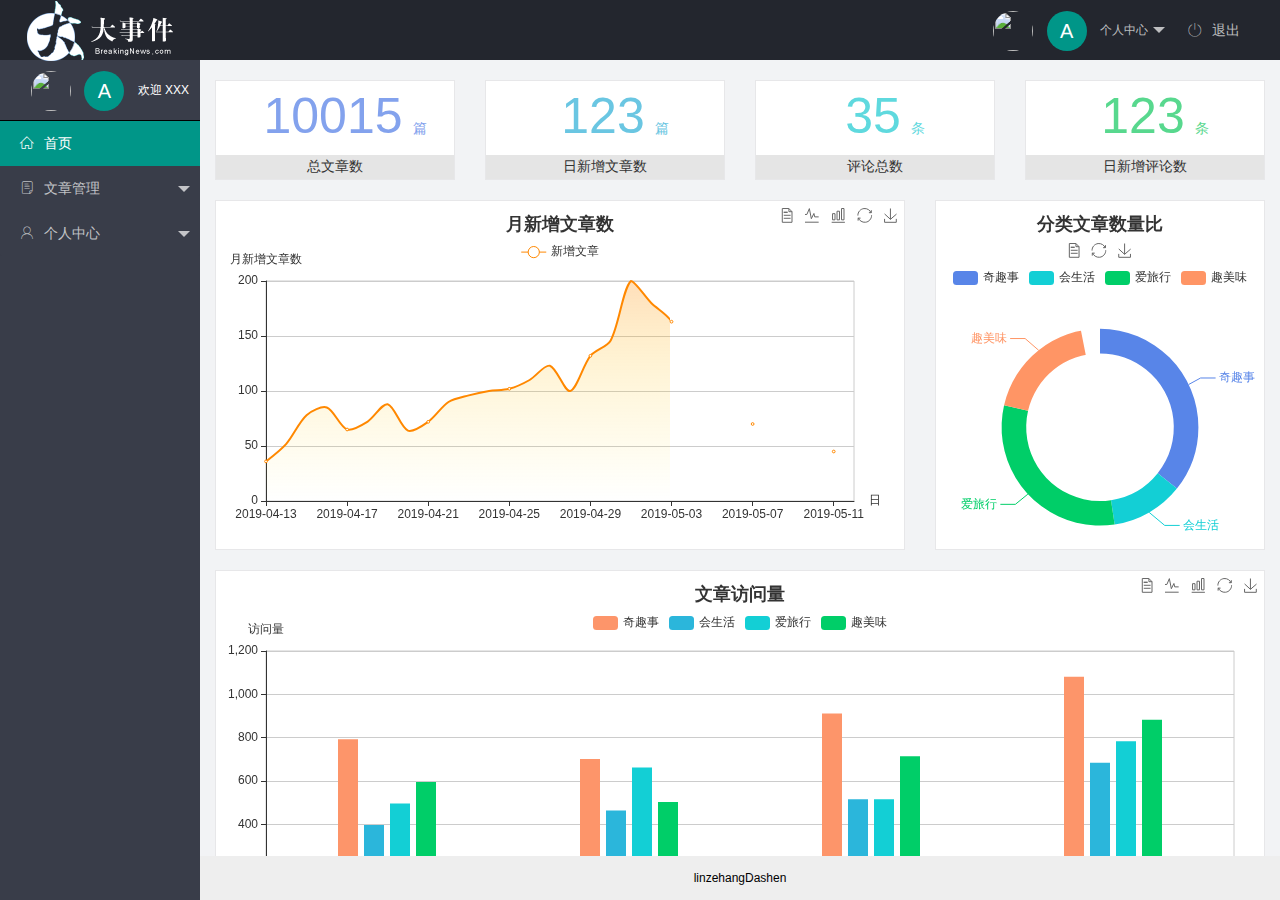
==== commit 23a90e4b: "完成首页功能" ====
--- a/index.html
+++ b/index.html
@@ -9,6 +9,7 @@
     <link rel="stylesheet" href="/assets/fonts/iconfont.css">
     <link rel="stylesheet" href="/assets/css/index.css">
 </head>
+
 
 <body class="layui-layout-body">
     <div class="layui-layout layui-layout-admin">
@@ -31,7 +32,7 @@
                     </dl>
                 </li>
                 <li class="layui-nav-item">
-                    <a href="">
+                    <a href="javascript:;" id="btnlogout">
                         <span class="iconfont icon-tuichu"></span>
                         退出</a>
                 </li>
--- a/assets/css/index.css
+++ b/assets/css/index.css
@@ -24,6 +24,8 @@
 }
 
 .userinfo {
+    /* width: 100%; */
+    /* box-sizing: border-box; */
     height: 60px;
     line-height: 60px;
     text-align: center;
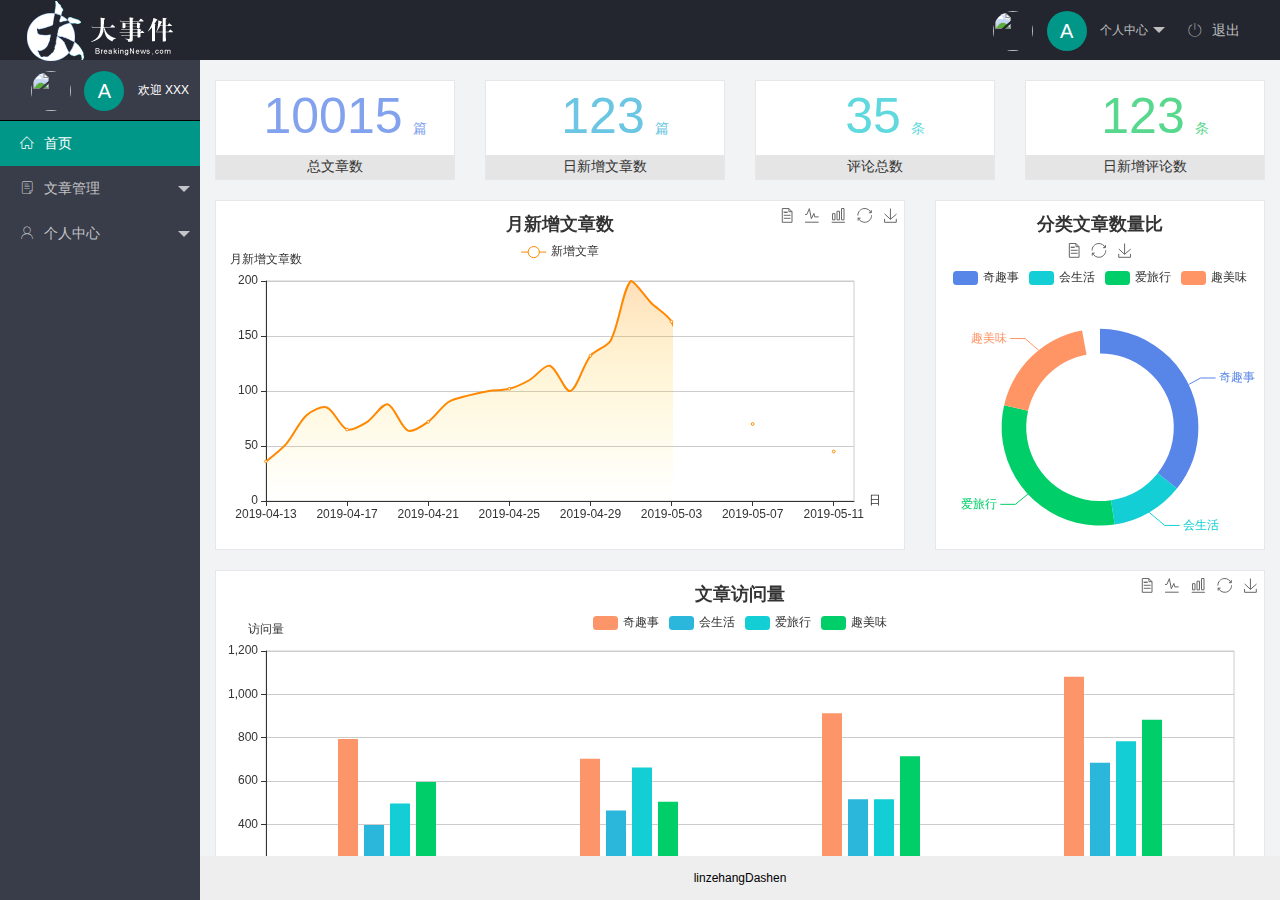
==== commit 55767d38: "完善用户信息功能" ====
--- a/index.html
+++ b/index.html
@@ -26,9 +26,9 @@
                         个人中心
                     </a>
                     <dl class="layui-nav-child">
-                        <dd><a href="">基本资料</a></dd>
-                        <dd><a href="">更换头像</a></dd>
-                        <dd><a href="">重置密码</a></dd>
+                        <dd><a href="/user/user_info.html" target="fm">基本资料</a></dd>
+                        <dd><a href="/user/user_avatar.html" target="fm">更换头像</a></dd>
+                        <dd><a href="/user/user_pwd.html" target="fm">重置密码</a></dd>
                     </dl>
                 </li>
                 <li class="layui-nav-item">
@@ -71,9 +71,12 @@
                             个人中心
                         </a>
                         <dl class="layui-nav-child">
-                            <dd><a href="javascript:;"><i class="layui-icon layui-icon-app"></i>基本资料</a></dd>
-                            <dd><a href="javascript:;"><i class="layui-icon layui-icon-app"></i>更换头像</a></dd>
-                            <dd><a href="javascript:;"><i class="layui-icon layui-icon-app"></i>重置密码</a></dd>
+                            <dd><a href="/user/user_info.html" target="fm"><i
+                                        class="layui-icon layui-icon-app"></i>基本资料</a></dd>
+                            <dd><a href="/user/user_avatar.html" target="fm"><i
+                                        class="layui-icon layui-icon-app"></i>更换头像</a></dd>
+                            <dd><a href="/user/user_pwd.html" target="fm">
+                                    <i class="layui-icon layui-icon-app"></i>重置密码</a></dd>
                         </dl>
                     </li>
                 </ul>
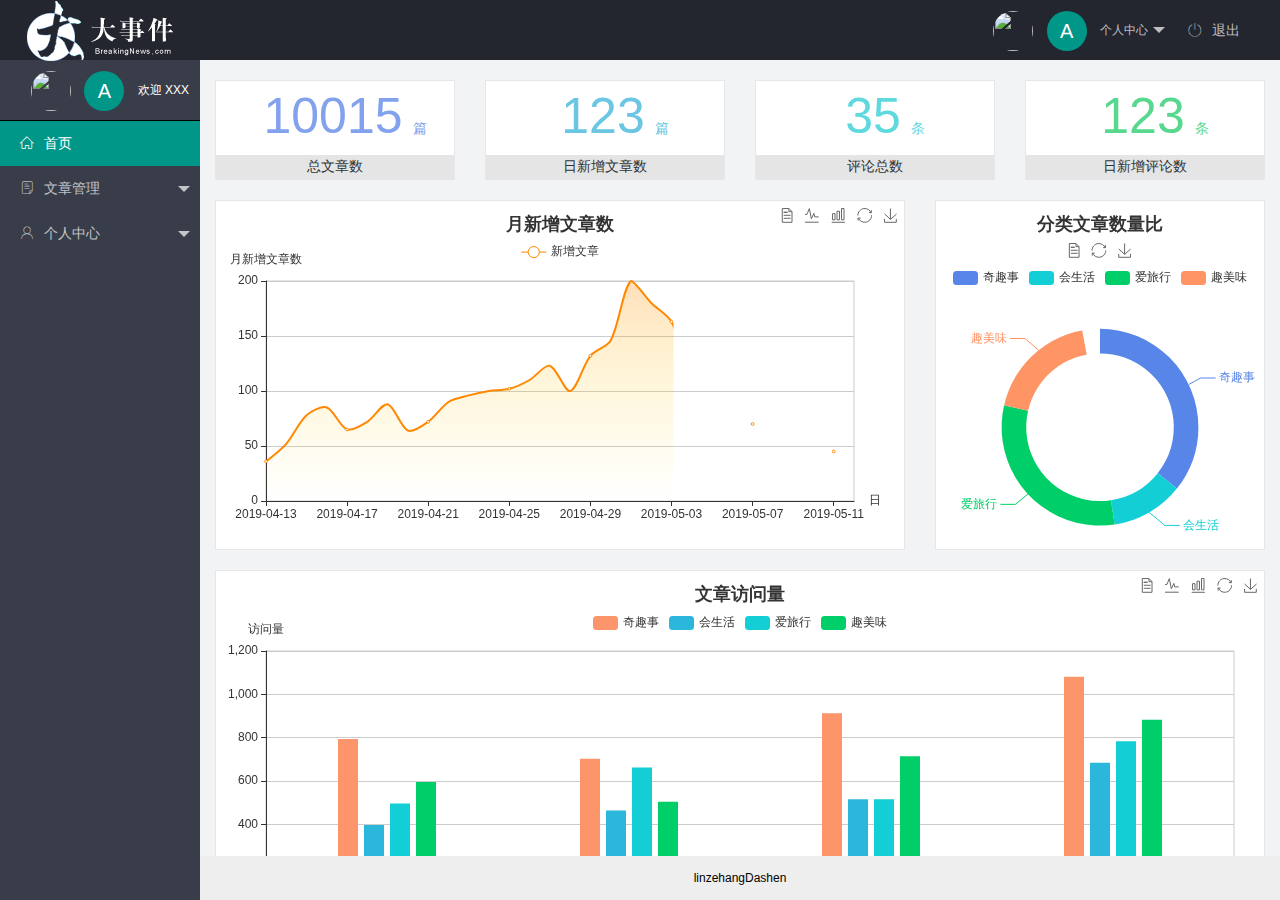
==== commit 8eb21e0d: "完成文章管理模块" ====
--- a/index.html
+++ b/index.html
@@ -60,9 +60,12 @@
                             文章管理
                         </a>
                         <dl class="layui-nav-child">
-                            <dd><a href="javascript:;"><i class="layui-icon layui-icon-app"></i>文章类别</a></dd>
-                            <dd><a href="javascript:;"><i class="layui-icon layui-icon-app"></i>文章列表</a></dd>
-                            <dd><a href="javascript:;"><i class="layui-icon layui-icon-app"></i>发表文章</a></dd>
+                            <dd><a href="/article/art_cate.html" target="fm"><i
+                                        class="layui-icon layui-icon-app"></i>文章类别</a></dd>
+                            <dd><a id="art_list" href="/article/art_list.html" target="fm"><i
+                                        class="layui-icon layui-icon-app"></i>文章列表</a></dd>
+                            <dd><a href="/article/art_pub.html" target="fm"><i
+                                        class="layui-icon layui-icon-app"></i>发表文章</a></dd>
                         </dl>
                     </li>
                     <li class="layui-nav-item">
